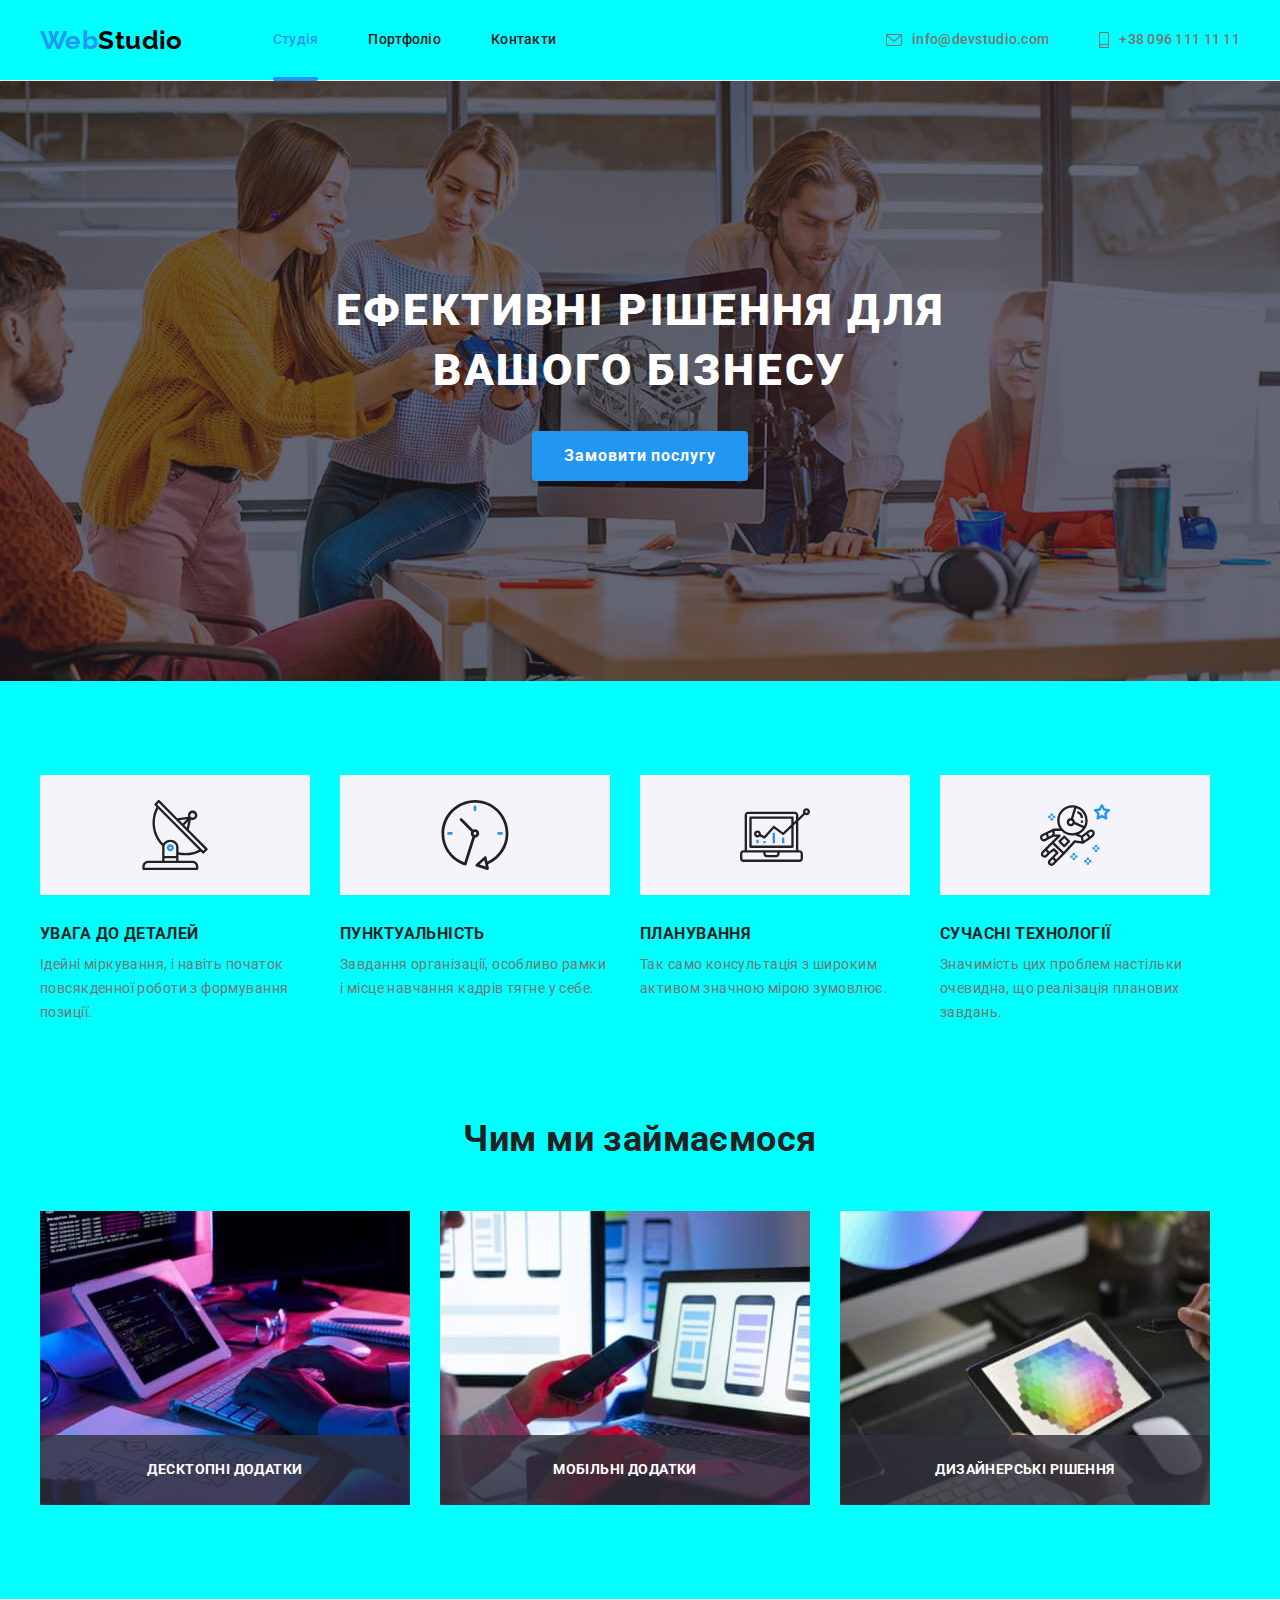
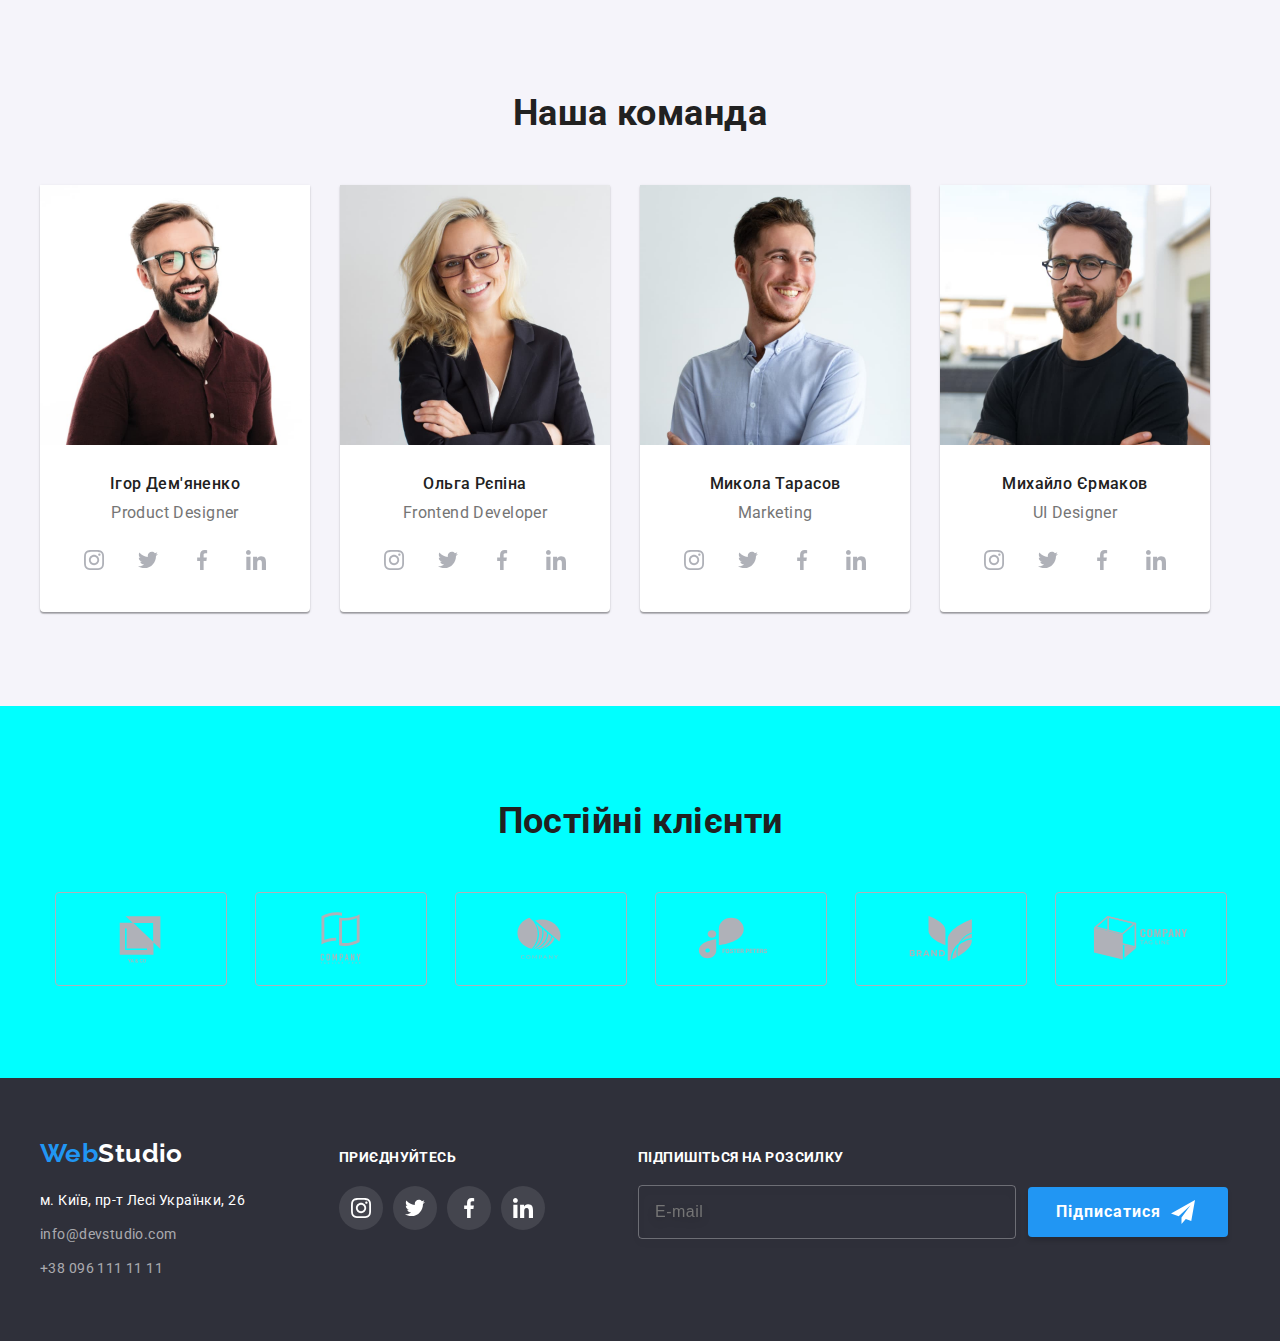
==== index.html @ 6d7bdada "min" ====
<!DOCTYPE html>
<html lang="uk">
<head>
    <meta charset="UTF-8">
    <meta http-equiv="X-UA-Compatible" content="IE=edge">
    <meta name="viewport" content="width=device-width, initial-scale=1.0">
    <title>Document</title>
    <link rel="preconnect" href="https://fonts.googleapis.com">
    <link rel="preconnect" href="https://fonts.gstatic.com" crossorigin>
    <link href="https://fonts.googleapis.com/css2?family=Raleway:wght@700&family=Roboto:wght@400;500;700;900&display=swap" rel="stylesheet">
    <link rel="stylesheet" href="https://cdnjs.cloudflare.com/ajax/libs/modern-normalize/1.1.0/modern-normalize.min.css"
        integrity="sha512-wpPYUAdjBVSE4KJnH1VR1HeZfpl1ub8YT/NKx4PuQ5NmX2tKuGu6U/JRp5y+Y8XG2tV+wKQpNHVUX03MfMFn9Q=="
        crossorigin="anonymous" referrerpolicy="no-referrer"/>
    <link rel="stylesheet" href="./css/style.css">
    <link rel="stylesheet" href="./sass/main.css">
</head>
<body>
   <header class="header-box">
    <div class="container main-nav">
    <nav class="nav">
    <a class="logo" href="./index.html">
        <span class="logo-color">Web</span>Studio
    </a>

    <ul class="site-nav list">
        <li class="item"><a href="./index.html" class="link current">Студія</a></li>
        <li class="item"><a href="./portfolio.html" class="link">Портфоліо</a></li>
        <li class="item"><a href="" class="link">Контакти</a></li>
    </ul>
    </nav>
    <ul class="contacts list">
    <li class="item"><a class="line" href="mailto:info@devstudio.com"><svg width="16" height="12" class="contact-icons">
        <use href="./images/icons.svg#icon-envelope"></use>
    </svg>info@devstudio.com</a></li>
    <li class="item"><a class="line" href="tel:+380961111111"><svg width="10" height="16" class="contact-icons">
        <use href="./images/icons.svg#icon-smartphone"></use>
    </svg>+38 096 111 11 11</a></li>
    </ul>
    </div>
   </header>

   <main>
   <section class="hero">
    <h1 class="hero-title">Ефективні рішення для вашого бізнесу</h1>
    <button data-modal-open class="button" type="button">Замовити послугу</button>
   </section>

   <section class="section feature">
    <div class="container">
    <h2 class="section-title none">Особливості</h2>
    <ul class="features list "> 
        <li class="item">
            <div class="features-bg"><svg width="70" height="70"><use href="./images/icons.svg#icon-antenna"></use></svg></div>
            <h3 class="title">УВАГА ДО ДЕТАЛЕЙ</h3>
            <p class="text">
                Ідейні міркування, і навіть початок повсякденної роботи з формування позиції.
            </p>
        </li>
        <li class="item"><div class="features-bg"><svg width="70" height="70"><use href="./images/icons.svg#icon-clock"></use></svg></div>
            <h3 class="title">ПУНКТУАЛЬНІСТЬ</h3>
            <p class="text">
                Завдання організації, особливо рамки і місце навчання кадрів тягне у себе.
            </p>
        </li>
        <li class="item">            
                    <div class="features-bg"><svg width="70" height="70"><use href="./images/icons.svg#icon-diagram"></use></svg></div>
            <h3 class="title">ПЛАНУВАННЯ</h3>
            <p class="text">
                Так само консультація з широким активом значною мірою зумовлює.
            </p>
        </li>
        <li class="item">            <div class="features-bg"><svg width="70" height="70"><use href="./images/icons.svg#icon-astronaut"></use></svg></div>
            <h3 class="title">СУЧАСНІ ТЕХНОЛОГІЇ</h3>
            <p class="text">
            Значимість цих проблем настільки очевидна, що реалізація планових завдань.
            </p>
        </li>
    </ul>
    </div>
   </section>
   <section class="section work">
    <div class="container">
    <h2 class="section-title">Чим ми займаємося</h2>
    <ul class="work-img list">
        <li class="item">
            <div class="img-box">
            <img src="./images/img1.jpg" alt="Програміст працює на комп'ютері" width="370" height="294">
            <p class="text">Десктопні додатки</p>
            </div>
        </li>
        <li class="item">
            <div class="img-box">
            <img src="./images/img2.jpg" alt="Програміст розробляє додаткі для смартфонів" width="370" height="294">
            <p class="text">Мобільні додатки</p>
            </div>
        </li>
        <li class="item">
            <div class="img-box">
            <img src="./images/img3.jpg" alt="Веб дизайнер працює з кольорами" width="370" height="294">
            <p class="text">Дизайнерські рішення</p>
            </div>
        </li>
    </ul>
    </div>
   </section>
   <section class="section command">
    <div class="container">
    <h2 class="section-title">Наша команда</h2>
    <ul class="command list">
        <li class="card">
            <img src="./images/img4.jpg" alt="Чоловік в окулярах" width="270" height="260">
            <h3 class="title">Ігор Дем'яненко</h3>
            <p class="post">
                Product Designer
            </p>
            <ul class="command-soc-links list">
                <li class="command-sl-item"><a class="command-sl-icon" href="#"><svg width="20" height="20" fill="#AFB1B8" class="command-soc-icons">
                    <use href="./images/icons.svg#icon-instagram"></use>
                </svg></a></li>
                <li class="command-sl-item"><a class="command-sl-icon"  href="#"><svg width="20" height="20" class="command-soc-icons">
                    <use href="./images/icons.svg#icon-twitter"></use>
                </svg></a></li>
                <li class="command-sl-item"><a class="command-sl-icon"  href="#"><svg width="20" height="20" class="command-soc-icons">
                    <use href="./images/icons.svg#icon-facebook"></use>
                </svg></a></li>
                <li class="command-sl-item"><a class="command-sl-icon"  href="#"><svg width="20" height="20" class="command-soc-icons">
                    <use href="./images/icons.svg#icon-linkedin"></use>
                </svg></a></li>
            </ul>
        </li>
        <li class="card">
            <img src="./images/img5.jpg" alt="Жінка в окулярах" width="270" height="260">
            <h3 class="title">Ольга Рєпіна</h3>
            <p class="post">
                Frontend Developer
            </p>
            <ul class="command-soc-links list">
                <li class="command-sl-item"><a class="command-sl-icon" href="#"><svg width="20" height="20" fill="#AFB1B8"
                            class="command-soc-icons">
                            <use href="./images/icons.svg#icon-instagram"></use>
                        </svg></a></li>
                <li class="command-sl-item"><a class="command-sl-icon" href="#"><svg width="20" height="20"
                            class="command-soc-icons">
                            <use href="./images/icons.svg#icon-twitter"></use>
                        </svg></a></li>
                <li class="command-sl-item"><a class="command-sl-icon" href="#"><svg width="20" height="20"
                            class="command-soc-icons">
                            <use href="./images/icons.svg#icon-facebook"></use>
                        </svg></a></li>
                <li class="command-sl-item"><a class="command-sl-icon" href="#"><svg width="20" height="20"
                            class="command-soc-icons">
                            <use href="./images/icons.svg#icon-linkedin"></use>
                        </svg></a></li>
            </ul>
        </li>
        <li class="card">
            <img src="./images/img6.jpg" alt="Чоловік в світлій рубашці" width="270" height="260">
            <h3 class="title">Микола Тарасов</h3>
            <p class="post">
                Marketing
            </p>
            <ul class="command-soc-links list">
                <li class="command-sl-item"><a class="command-sl-icon" href="#"><svg width="20" height="20" fill="#AFB1B8"
                            class="command-soc-icons">
                            <use href="./images/icons.svg#icon-instagram"></use>
                        </svg></a></li>
                <li class="command-sl-item"><a class="command-sl-icon" href="#"><svg width="20" height="20"
                            class="command-soc-icons">
                            <use href="./images/icons.svg#icon-twitter"></use>
                        </svg></a></li>
                <li class="command-sl-item"><a class="command-sl-icon" href="#"><svg width="20" height="20"
                            class="command-soc-icons">
                            <use href="./images/icons.svg#icon-facebook"></use>
                        </svg></a></li>
                <li class="command-sl-item"><a class="command-sl-icon" href="#"><svg width="20" height="20"
                            class="command-soc-icons">
                            <use href="./images/icons.svg#icon-linkedin"></use>
                        </svg></a></li>
            </ul>
        </li>
        <li class="card">
            <img src="./images/img7.jpg" alt="Чоловік в окулярах з бородою" width="270" height="260">
            <h3 class="title">Михайло Єрмаков</h3>
            <p class="post">
                UI Designer
            </p>
            <ul class="command-soc-links list">
                <li class="command-sl-item"><a class="command-sl-icon" href="#"><svg width="20" height="20" fill="#AFB1B8"
                            class="command-soc-icons">
                            <use href="./images/icons.svg#icon-instagram"></use>
                        </svg></a></li>
                <li class="command-sl-item"><a class="command-sl-icon" href="#"><svg width="20" height="20"
                            class="command-soc-icons">
                            <use href="./images/icons.svg#icon-twitter"></use>
                        </svg></a></li>
                <li class="command-sl-item"><a class="command-sl-icon" href="#"><svg width="20" height="20"
                            class="command-soc-icons">
                            <use href="./images/icons.svg#icon-facebook"></use>
                        </svg></a></li>
                <li class="command-sl-item"><a class="command-sl-icon" href="#"><svg width="20" height="20"
                            class="command-soc-icons">
                            <use href="./images/icons.svg#icon-linkedin"></use>
                        </svg></a></li>
            </ul>
        </li>
    </ul>
    </div>
   </section>
   <section class="section">
    <div class="container">
        <h2 class="clients-title">Постійні клієнти</h2>
        <ul class="clients list">
            <li class="clients-item"><a class="clients-link" href="#"><svg width="106" height="60" class="clients-icon"><use href="./images/icons.svg#icon-Logo-1"></use></svg></a></li>
            <li class="clients-item"><a class="clients-link" href="#"><svg width="106" height="60" class="clients-icon"><use href="./images/icons.svg#icon-Logo-2"></use></svg></a></li>
            <li class="clients-item"><a class="clients-link" href="#"><svg width="106" height="60" class="clients-icon"><use href="./images/icons.svg#icon-Logo-3"></use></svg></a></li>
            <li class="clients-item"><a class="clients-link" href="#"><svg width="106" height="60" class="clients-icon"><use href="./images/icons.svg#icon-Logo-4"></use></svg></a></li>
            <li class="clients-item"><a class="clients-link" href="#"><svg width="106" height="60" class="clients-icon"><use href="./images/icons.svg#icon-Logo-5"></use></svg></a></li>
            <li class="clients-item"><a class="clients-link" href="#"><svg width="106" height="60" class="clients-icon"><use href="./images/icons.svg#icon-Logo-6"></use></svg></a></li>
        </ul>
    </div>
   </section>
</main>
   <footer class="footer-section">
    <div class="container footer">
        <div>
    <a class="logo" href="./index.html">
        <span class="logo-color">Web</span><span class="logo-color-two">Studio</span>
    </a>
    <address>
        <ul class="address list">
        <li class="item"><a class="place" href="https://goo.gl/maps/ezj5u4Qgm3ewog677" target="_blank" rel="noopener noreferrer nofollow">м. Київ, пр-т Лесі Українки, 26</a></li>
        <li class="item"><a class="line" href="mailto:info@devstudio.com">info@devstudio.com</a></li>
        <li class="item"><a class="line" href="tel:+380961111111">+38 096 111 11 11</a></li>
        </ul>
    </address>
    </div>
    <div class="footer-sl">
    <p class="sl-text">приєднуйтесь</p>
            <ul class="social-links-list list">
                <li class="s-links"><a class="studio-soc-link" href="#">
                    <svg width="20" height="20" class="studio-soc-icons">
                        <use href="./images/icons.svg#icon-instagram"></use>
                    </svg>
                </a></li>
                <li class="s-links"><a class="studio-soc-link"  href="#"><svg width="20" height="20" class="studio-soc-icons">
                    <use href="./images/icons.svg#icon-twitter"></use>
                </svg></a></li>
                <li class="s-links"><a class="studio-soc-link"  href="#"><svg width="20" height="20" class="studio-soc-icons">
                    <use href="./images/icons.svg#icon-facebook"></use>
                </svg></a></li>
                <li class="s-links"><a class="studio-soc-link"  href="#"><svg width="20" height="20" class="studio-soc-icons">
                    <use href="./images/icons.svg#icon-linkedin"></use>
                </svg></a></li>
            </ul>
            </div>
            <form class="footer-form">
                <p class="f-form-text">Підпишіться на розсилку</p>
                <div class="f-form-email">
                <input class="f-form-input" type="email" name="email" id="email" placeholder="E-mail">
                <button class="f-form-btn" type="submit">Підписатися<svg class="f-form-icon" width="24" height="24">
                    <use href="./images/icons.svg#icon-send"></use>
                </svg></button>
                
                </div>
            </form>
            </div>
   </footer>
   <div class="backdrop is-hidden" data-modal>
    <div class="modal">
        <button data-modal-close class="modal-btn">
            <svg class="modal-icon" width="11" height="11">
                <use href="./images/icons.svg#icon-close"></use>
            </svg>
        </button>
        <form class="form">
            <p class="form-text">Залиште свої дані, ми вам передзвонимо</p>
            <div class="form-field"><label for="name" class="form-label">Імʼя</label>
                <div class="input-container">
            <input class="form-input" type="text" name="name" id="name"><svg class="form-icon" width="18" height="18"><use href="./images/icons.svg#icon-person-form"></use></svg></div></div>
            <div class="form-field"><label for="tel" class="form-label">Телефон</label>
            <div class="input-container"><input class="form-input" type="tel" name="tel" id="tel"><svg class="form-icon" width="18" height="18">
                <use href="./images/icons.svg#icon-phone-form"></use>
            </svg></div></div>
            <div class="form-field"><label for="mail" class="form-label">Пошта</label>
            <div class="input-container"><input  class="form-input" type="email" name="mail" id="mail"><svg class="form-icon" width="18" height="18">
                <use href="./images/icons.svg#icon-email-form"></use>
            </svg></div></div>
            <div class="form-field"><label for="comment" class="form-label">Коментар</label>
            <textarea class="comment" name="comment" id="comment" rows="" placeholder="Введіть текст"></textarea></div>

            <div class="modal-checkbox">
                    <input class="checkbox" type="checkbox" name="policy" id="policy">
                    <label class="checkbox-lable" for="policy">
                    <span class="checkbox-icon"><svg class="" width="11" height="8"><use href="./images/icons.svg#icon-check"></use></svg></span>Погоджуюся з розсилкою та приймаю&#160;<a href="#" target="_blank" class="policy-link">Умови
                        договору</a></label>
            </div>

            <button class="form-btn" type="submit">Відправити</button>
        </form>
    </div>
   </div>
<script src="./js/modal.js"></script>
</body>
</html>
---- css/style.css ----
/* Колір основного тексту: color: #212121; */
/* Другий колір тексту: color: #757575; */
/* Білий: color: #FFFFFF; */
/* Другий білий: color: rgba(255, 255, 255, 0.6); */
/* Акцент: background: #2196F3; */
/* Колір фона: background: #F5F5F5; */
/* Другий колір фона background: #F5F4FA; */
/* Колір шапки: background: #FFFFFF; */

:root {
  --primary-text-color: #757575;
  --title-text-color: #212121;
  --accent-color: #2196f3;
  --white-color: #ffffff;
  --bg-color: #f5f5f5;
  --color-filter-button: #f5f4fa;
  --black: #000000;
  --button-focus: #188ce8;
  --hero-color: #2f303a;
  --color-address: rgba(255, 255, 255, 0.6);
  --border-color: #eeeeee;
  --icon-color: #afb1b8;
}

body {
  margin: 0;
  background-color: var(--white-color);
  color: var(--primary-text-color);
  font-family: Roboto, sans-serif;
  letter-spacing: 0.03em;
  font-size: 14px;
  line-height: 1.71;
}

/*Utilities */

img {
  display: block;
}

.container {
  margin-left: auto;
  margin-right: auto;
  padding-left: 15px;
  padding-right: 15px;
  width: 1200px;
}

.list {
  padding: 0;
  margin: 0;
  list-style: none;
}

/* Logo */

.logo {
  display: inherit;

  color: var(--black);
  font-family: Raleway, sans-serif;
  font-weight: 700;
  font-size: 26px;
  line-height: 1.19;
  text-decoration: none;
}

.logo-color {
  color: var(--accent-color);
}

/* Main nav */

.nav {
  display: flex;
  align-items: center;
}

.main-nav {
  display: flex;
  align-items: center;
  height: 80px;
}

.header-box {
  border-bottom: 1px solid var(--border-color);
}

/* Site nav */

.site-nav {
  display: flex;
  margin-left: 90px;
}

.site-nav .item + .item {
  margin-left: 50px;
}

.site-nav .link {
  display: block;
  padding-top: 33px;
  padding-bottom: 33px;

  color: var(--title-text-color);
  font-weight: 500;
  line-height: 1.14;
  letter-spacing: 0.02em;
  text-decoration: none;

  transition: color 250ms cubic-bezier(0.4, 0, 0.2, 1);
}

.site-nav .link:hover,
.site-nav .link:focus {
  color: var(--accent-color);
}
.site-nav .link.current {
  color: var(--accent-color);
}

.site-nav .item {
  position: relative;
}

.site-nav .current::after {
  position: absolute;
  bottom: 0;
  content: '';
  display: block;
  width: 100%;
  height: 4px;
  background-color: var(--accent-color);
  border-radius: 2px;
}
/* Contacts */

.contacts {
  display: flex;
  margin-left: auto;

  color: var(--primary-text-color);

  letter-spacing: 0.02em;
  font-style: normal;
  font-weight: 500;
  line-height: 1.14;
}

.contacts .item + .item {
  margin-left: 50px;
}

.contacts .line {
  display: flex;
  align-items: center;
  color: var(--primary-text-color);
  text-decoration: none;

  transition: color 250ms cubic-bezier(0.4, 0, 0.2, 1);
}

.contacts .line:hover,
.contacts .line:focus {
  color: var(--accent-color);
}

.contact-icons {
  fill: currentColor;
}

.contact-icons {
  margin-right: 10px;
}

/* Hero */

.hero {
  padding-bottom: 200px;
  padding-top: 200px;
  background-color: var(--hero-color);
  text-align: center;
  background-repeat: no-repeat;
  max-width: 1600px;
  background-position: center;
  margin-left: auto;
  margin-right: auto;
  background-size: cover;
  background-image: linear-gradient(to right, rgba(47, 48, 58, 0.4), rgba(47, 48, 58, 0.4)),
    url('../images/bg.jpg');
}

.hero-title {
  color: var(--white-color);

  margin-top: 0;
  margin-bottom: 30px;

  width: 696px;
  margin-left: auto;
  margin-right: auto;
  font-weight: 900;
  font-size: 44px;
  line-height: 1.36;
  text-align: center;

  letter-spacing: 0.06em;
  text-transform: uppercase;
}

button {
  font-family: inherit;
}

/* Button */

.button {
  color: var(--white-color);
  background-color: var(--accent-color);
  box-shadow: 0px 4px 4px rgba(0, 0, 0, 0.15);

  font-weight: 700;
  font-size: 16px;
  line-height: 1.88;
  letter-spacing: 0.06em;
  text-align: center;

  padding: 10px 32px;
  border-radius: 4px;
  min-width: 216px;
  border: none;
  cursor: pointer;

  transition: background-color 250ms cubic-bezier(0.4, 0, 0.2, 1);
}

.button:hover,
.button:focus {
  background-color: var(--button-focus);
}

/* Section */

.section {
  padding-top: 94px;
  padding-bottom: 94px;
}

.section-title {
  margin-top: 0;
  margin-bottom: 50px;

  color: var(--title-text-color);

  font-weight: 700;
  font-size: 36px;
  line-height: 1.16;
  text-align: center;
}

.none {
  position: absolute;
  width: 1px;
  height: 1px;
  margin: -1px;
  border: 0;
  padding: 0;

  white-space: nowrap;
  clip-path: inset(100%);
  clip: rect(0 0 0 0);
  overflow: hidden;
}

/* Features */

.features-bg {
  background-color: var(--color-filter-button);
  width: 270px;
  height: 120px;
  margin-bottom: 30px;
  display: flex;
  justify-content: center;
  align-items: center;
}

.features {
  display: flex;
  flex-wrap: wrap;
}

.features .item {
  width: 270px;
}

.features .item + .item {
  margin-left: 30px;
}

.features .title {
  margin-top: 0;
  margin-bottom: 10px;
  color: var(--title-text-color);

  font-weight: 700;
  line-height: 1.14;
  text-transform: uppercase;
}

.features .text {
  margin-top: 0;
  margin-bottom: 0;
  line-height: 1.71;
}

/* Work */

.section.work {
  padding-top: 0;
}

.work-img {
  display: flex;
}

.work-img .item + .item {
  margin-left: 30px;
}
.img-box {
  position: relative;
}

.work-img .text {
  position: absolute;
  bottom: 0;
  width: 100%;
  margin: 0;
  padding-top: 27px;
  padding-bottom: 27px;
  font-weight: 700;
  font-size: 14px;
  line-height: 1.14;
  text-align: center;
  color: var(--white-color);
  text-transform: uppercase;
  background-color: rgba(47, 48, 58, 0.8);
}

/* Command */

.command .list {
  display: flex;
}

.command img {
  margin-bottom: 30px;
}

.section.command {
  margin-bottom: 0;
  background-color: var(--color-filter-button);
}

.command .title {
  margin-top: 0;
  margin-bottom: 10px;
  color: var(--title-text-color);
  font-weight: 500;
  font-size: 16px;
  line-height: 1.18;
  text-align: center;
}

.command .post {
  margin-top: 0;
  margin-bottom: 16px;
  font-size: 16px;
  line-height: 1.18;
  text-align: center;
}

.card {
  background-color: var(--white-color);
  width: 270px;
  box-shadow: 0px 1px 3px rgba(0, 0, 0, 0.12), 0px 1px 1px rgba(0, 0, 0, 0.14),
    0px 2px 1px rgba(0, 0, 0, 0.2);
  border-radius: 0px 0px 4px 4px;
}

.card + .card {
  margin-left: 30px;
}

.command-soc-links {
  display: flex;
  align-items: center;
  justify-content: center;
  margin-bottom: 30px;
}

.command-sl-item {
  width: 44px;
  height: 44px;
}

.command-sl-item:not(:last-child) {
  margin-right: 10px;
}

.command-sl-icon {
  color: var(--icon-color);
  display: flex;
  justify-content: center;
  align-items: center;
  width: 100%;
  height: 100%;
  border-radius: 50%;
  transition: background-color 250ms cubic-bezier(0.4, 0, 0.2, 1),
    color 250ms cubic-bezier(0.4, 0, 0.2, 1);
}

.command-sl-icon:hover,
.command-sl-icon:focus {
  background-color: var(--accent-color);
  color: var(--white-color);
}

.command-soc-icons {
  fill: currentColor;
}

/* Clients */

.clients-title {
  color: var(--title-text-color);
  font-weight: 700;
  font-size: 36px;
  line-height: 42px;
  text-align: center;
  margin-top: 0;
  margin-bottom: 50px;
}

.clients-item {
  width: 170px;
  height: 92px;
}

.clients-item:not(:last-child) {
  margin-right: 30px;
}

.clients-link {
  color: var(--icon-color);
  border: 1px solid var(--icon-color);
  border-radius: 4px;
  display: flex;
  justify-content: center;
  align-items: center;
  width: 100%;
  height: 100%;

  transition: border-color 250ms cubic-bezier(0.4, 0, 0.2, 1),
    color 250ms cubic-bezier(0.4, 0, 0.2, 1);
}

.clients-link:hover,
.clients-link:focus {
  color: var(--accent-color);
  border-color: var(--accent-color);
}

.clients {
  display: flex;
  align-items: center;
  justify-content: center;
}

.clients-icon {
  fill: currentColor;
}

/* Footer */

.footer-section .logo {
  margin-bottom: 20px;
}

.address .item + .item {
  margin-top: 10px;
}

.logo-color-two {
  color: var(--white-color);
}

.footer-section {
  padding-top: 60px;
  padding-bottom: 60px;
  background-color: var(--hero-color);
}

.container.footer {
  display: flex;
  align-items: baseline;
}

.address .place {
  color: var(--white-color);

  line-height: 1.71;
  font-style: normal;
  text-decoration: none;
  transition: color 250ms cubic-bezier(0.4, 0, 0.2, 1);
}

.address .line {
  color: var(--color-address);

  line-height: 1.71;
  text-decoration: none;
  font-style: normal;
  transition: color 250ms cubic-bezier(0.4, 0, 0.2, 1);
}

.address .place:hover,
.address .place:focus,
.address .line:hover,
.address .line:focus {
  color: var(--accent-color);
}

.footer-sl {
  margin-left: 94px;
}

.sl-text {
  font-weight: 700;
  line-height: 1.14;
  text-transform: uppercase;
  color: var(--white-color);
  margin-bottom: 20px;
  margin-top: 0;
}

.social-links-list {
  display: flex;
  align-items: center;
}

.s-links {
  width: 44px;
  height: 44px;
}

.s-links:not(:last-child) {
  margin-right: 10px;
}

.studio-soc-link {
  fill: var(--white-color);
  display: flex;
  justify-content: center;
  align-items: center;
  width: 100%;
  height: 100%;
  background-color: rgba(255, 255, 255, 0.1);
  border-radius: 50%;

  transition: background-color 250ms cubic-bezier(0.4, 0, 0.2, 1);
}

.studio-soc-link:hover,
.studio-soc-link:focus {
  background-color: var(--accent-color);
}

/* Footer form */

.footer-form {
  margin-left: 93px;
}

.f-form-email {
  display: flex;
  align-items: center;
  margin-top: 20px;
}

.f-form-text {
  margin: 0;
  font-weight: 700;
  font-size: 14px;
  line-height: 16px;
  letter-spacing: 0.03em;
  text-transform: uppercase;
  color: var(--white-color);
}

.f-form-input {
  margin-right: 12px;
  width: 358px;
  background-color: transparent;
  height: 50px;
  padding-left: 16px;
  border: 1px solid rgba(255, 255, 255, 0.3);
  filter: drop-shadow(0px 4px 4px rgba(0, 0, 0, 0.15));
  border-radius: 4px;
  font-size: 16px;
  line-height: 1.25;
  letter-spacing: 0.03em;

  color: rgba(255, 255, 255, 0.6);
  transition: border 250ms cubic-bezier(0.4, 0, 0.2, 1);
}

.f-form-input:hover,
.f-form-input:focus {
  border: 1px solid var(--accent-color);
  outline: transparent;
}

.f-form-btn {
  min-width: 200px;
  background: #2196f3;
  box-shadow: 0px 4px 4px rgba(0, 0, 0, 0.15);
  border-radius: 4px;
  border: none;
  padding: 10px 28px;
  height: 50px;

  font-weight: 700;
  font-size: 16px;
  line-height: 1.88;
  letter-spacing: 0.06em;
  color: var(--white-color);
  cursor: pointer;

  display: flex;
  align-items: center;
  transition: background-color 250ms cubic-bezier(0.4, 0, 0.2, 1);
}

.f-form-btn:hover,
.f-form-btn:focus {
  background-color: var(--button-focus);
}

.f-form-icon {
  margin-left: 10px;
}

/* Portfolio-section */

/* Filter */

.filter {
  display: flex;
  justify-content: center;
  margin-bottom: 50px;
}

.filter .item + .item {
  margin-left: 8px;
}

.filter-button {
  background-color: var(--color-filter-button);

  font-weight: 500;
  font-size: 16px;
  line-height: 1.62;
  border: none;
  border-radius: 4px;
  padding: 6px 22px;

  cursor: pointer;

  transition: background-color 250ms cubic-bezier(0.4, 0, 0.2, 1),
    color 250ms cubic-bezier(0.4, 0, 0.2, 1), box-shadow 250ms cubic-bezier(0.4, 0, 0.2, 1);
}

.filter-button:hover,
.filter-button:focus {
  color: var(--white-color);
  background-color: var(--accent-color);
  box-shadow: 0px 3px 1px rgba(0, 0, 0, 0.1), 0px 1px 2px rgba(0, 0, 0, 0.08),
    0px 2px 2px rgba(0, 0, 0, 0.12);
}

/* Portfolio */

a {
  text-decoration: none;
}

.portfolio .title {
  margin-bottom: 4px;
  margin-top: 0;
  color: var(--title-text-color);

  font-weight: 700;
  font-size: 18px;
  line-height: 2;
  letter-spacing: 0.06em;
}

.portfolio .type {
  color: var(--primary-text-color);
  margin-top: 0;
  margin-bottom: 20px;

  font-size: 16px;
  line-height: 1.88;
}

.portfolio {
  display: flex;
  flex-wrap: wrap;
}

.portfolio-card {
  flex-basis: calc((100% - 60px) / 3);
  margin-right: 30px;
  margin-bottom: 30px;
}

.portfolio-link {
  display: block;

  transition: box-shadow 250ms cubic-bezier(0.4, 0, 0.2, 1);
}

.portfolio-thumb {
  position: relative;
  overflow: hidden;
}

.portfolio-link:hover .portfolio-hover-text,
.portfolio-link:focus .portfolio-hover-text {
  transform: translateY(0);
}

.portfolio-hover-text {
  font-size: 18px;
  line-height: 28px;
  color: var(--white-color);
  background-color: rgba(33, 150, 243, 0.9);
  position: absolute;
  top: 0;
  left: 0;
  width: 100%;
  height: 100%;
  padding: 63px 24px;
  margin: 0;
  transform: translateY(100%);
  transition: transform 250ms cubic-bezier(0.4, 0, 0.2, 1);
}

.portfolio-link:hover,
.portfolio-link:focus {
  box-shadow: 0px 1px 1px rgba(0, 0, 0, 0.12), 0px 4px 4px rgba(0, 0, 0, 0.06),
    1px 4px 6px rgba(0, 0, 0, 0.16);
}

.portfolio-card:nth-child(3n) {
  margin-right: 0;
}

.portfolio-card:nth-last-child(-n + 3) {
  margin-bottom: 0;
}

.portfolio-text {
  border: 1px solid var(--border-color);
  border-top: none;
  padding-left: 24px;
  padding-right: 24px;
  padding-top: 20px;
}

/* Modal */

.backdrop {
  position: fixed;
  top: 0;
  left: 0;
  width: 100%;
  height: 100%;
  background-color: rgba(0, 0, 0, 0.2);

  opacity: 1;
  transition: opacity 250ms cubic-bezier(0.4, 0, 0.2, 1);
}

.backdrop.is-hidden {
  opacity: 0;
  pointer-events: none;
  visibility: hidden;
}

.backdrop.is-hidden .modal {
  transform: translate(-50%, -50%) scale(0.9);
}

.modal {
  padding: 40px;
  min-height: 581px;
  min-width: 528px;

  border-radius: 4px;
  background-color: #fff;

  position: absolute;
  top: 50%;
  left: 50%;
  transform: translate(-50%, -50%) scale(1);
  transition: transform 250ms cubic-bezier(0.4, 0, 0.2, 1);
}

.modal-btn {
  position: absolute;
  right: 8px;
  top: 8px;
  width: 30px;
  height: 30px;
  background: var(--white-color);
  border: 1px solid rgba(0, 0, 0, 0.1);
  border-radius: 50%;
  display: flex;
  justify-content: center;
  align-items: center;
  cursor: pointer;
}

.modal-icon {
  transition: fill 250ms cubic-bezier(0.4, 0, 0.2, 1);
}

.modal-btn:hover,
.modal-btn:focus {
  fill: var(--accent-color);
}

/* Form */

textarea {
  resize: none;
}

.form {
  width: 448px;
}

.form-text {
  margin-top: 0;
  margin-bottom: 0;
  color: var(--title-text-color);
  font-weight: 700;
  font-size: 20px;
  line-height: 23px;
  text-align: center;
  letter-spacing: 0.03em;
}

.form-field {
  display: flex;
  flex-direction: column;
  font-size: 12px;
  line-height: 1.16;
  letter-spacing: 0.01em;
}

.form-field:not(:first-child) {
  margin-top: 10px;
}

.form-input {
  width: 100%;
  padding-top: 11px;
  padding-bottom: 11px;
  padding-left: 42px;
  border: 1px solid rgba(33, 33, 33, 0.2);
  border-radius: 4px;
  cursor: pointer;
  transition: border 250ms cubic-bezier(0.4, 0, 0.2, 1);
}

.form-label {
  margin-bottom: 4px;
}

.modal-checkbox {
  margin-right: auto;
  margin-left: auto;
  margin-top: 20px;
}

.checkbox {
  position: absolute;
  width: 1px;
  height: 1px;
  margin: -1px;
  border: 0;
  padding: 0;

  white-space: nowrap;
  clip-path: inset(100%);
  clip: rect(0 0 0 0);
  overflow: hidden;
}

.checkbox-icon {
  width: 16px;
  height: 16px;
  border: 2px solid var(--title-text-color);
  border-radius: 2px;
  margin-right: 8px;
  display: flex;
  justify-content: center;
  align-items: center;
  cursor: pointer;
}

.checkbox-icon svg {
  fill: transparent;
}

.checkbox:checked + label > span {
  border: none;
  background-color: var(--accent-color);
}

.checkbox:checked + label > span svg {
  fill: var(--white-color);
}

label.checkbox-lable {
  display: flex;
  align-items: center;
  justify-content: center;
}

.comment {
  width: 100%;
  padding: 12px 16px;
  border: 1px solid rgba(33, 33, 33, 0.2);
  border-radius: 4px;
  height: 120px;
  transition: border 250ms cubic-bezier(0.4, 0, 0.2, 1);
}

.policy-link {
  text-decoration-line: underline;
  color: var(--accent-color);
  cursor: pointer;
}

.form-btn {
  color: var(--white-color);
  font-weight: 700;
  font-size: 16px;
  line-height: 1.88;
  display: flex;
  align-items: center;
  text-align: center;
  letter-spacing: 0.06em;

  background: var(--accent-color);
  box-shadow: 0px 4px 4px rgba(0, 0, 0, 0.15);
  border-radius: 4px;
  border: none;

  min-width: 200px;
  padding: 10px 52px;
  cursor: pointer;
  margin-left: auto;
  margin-right: auto;
  margin-top: 30px;
  transition: background-color 250ms cubic-bezier(0.4, 0, 0.2, 1);
}

.form-btn:hover,
.form-btn:focus {
  background-color: var(--button-focus);
}

.input-container {
  position: relative;
}

.form-icon {
  position: absolute;
  left: 12px;
  top: 50%;
  transform: translateY(-50%);
  cursor: pointer;
  transition: fill 250ms cubic-bezier(0.4, 0, 0.2, 1);
}

.form-input:focus ~ .form-icon,
.form-input:hover ~ .form-icon {
  fill: var(--accent-color);
}

.form-input:focus,
.comment:focus,
.form-input:hover,
.comment:hover {
  border: 1px solid var(--accent-color);
  outline: transparent;
}
---- sass/main.css ----
body {
  background-color: aqua;
}
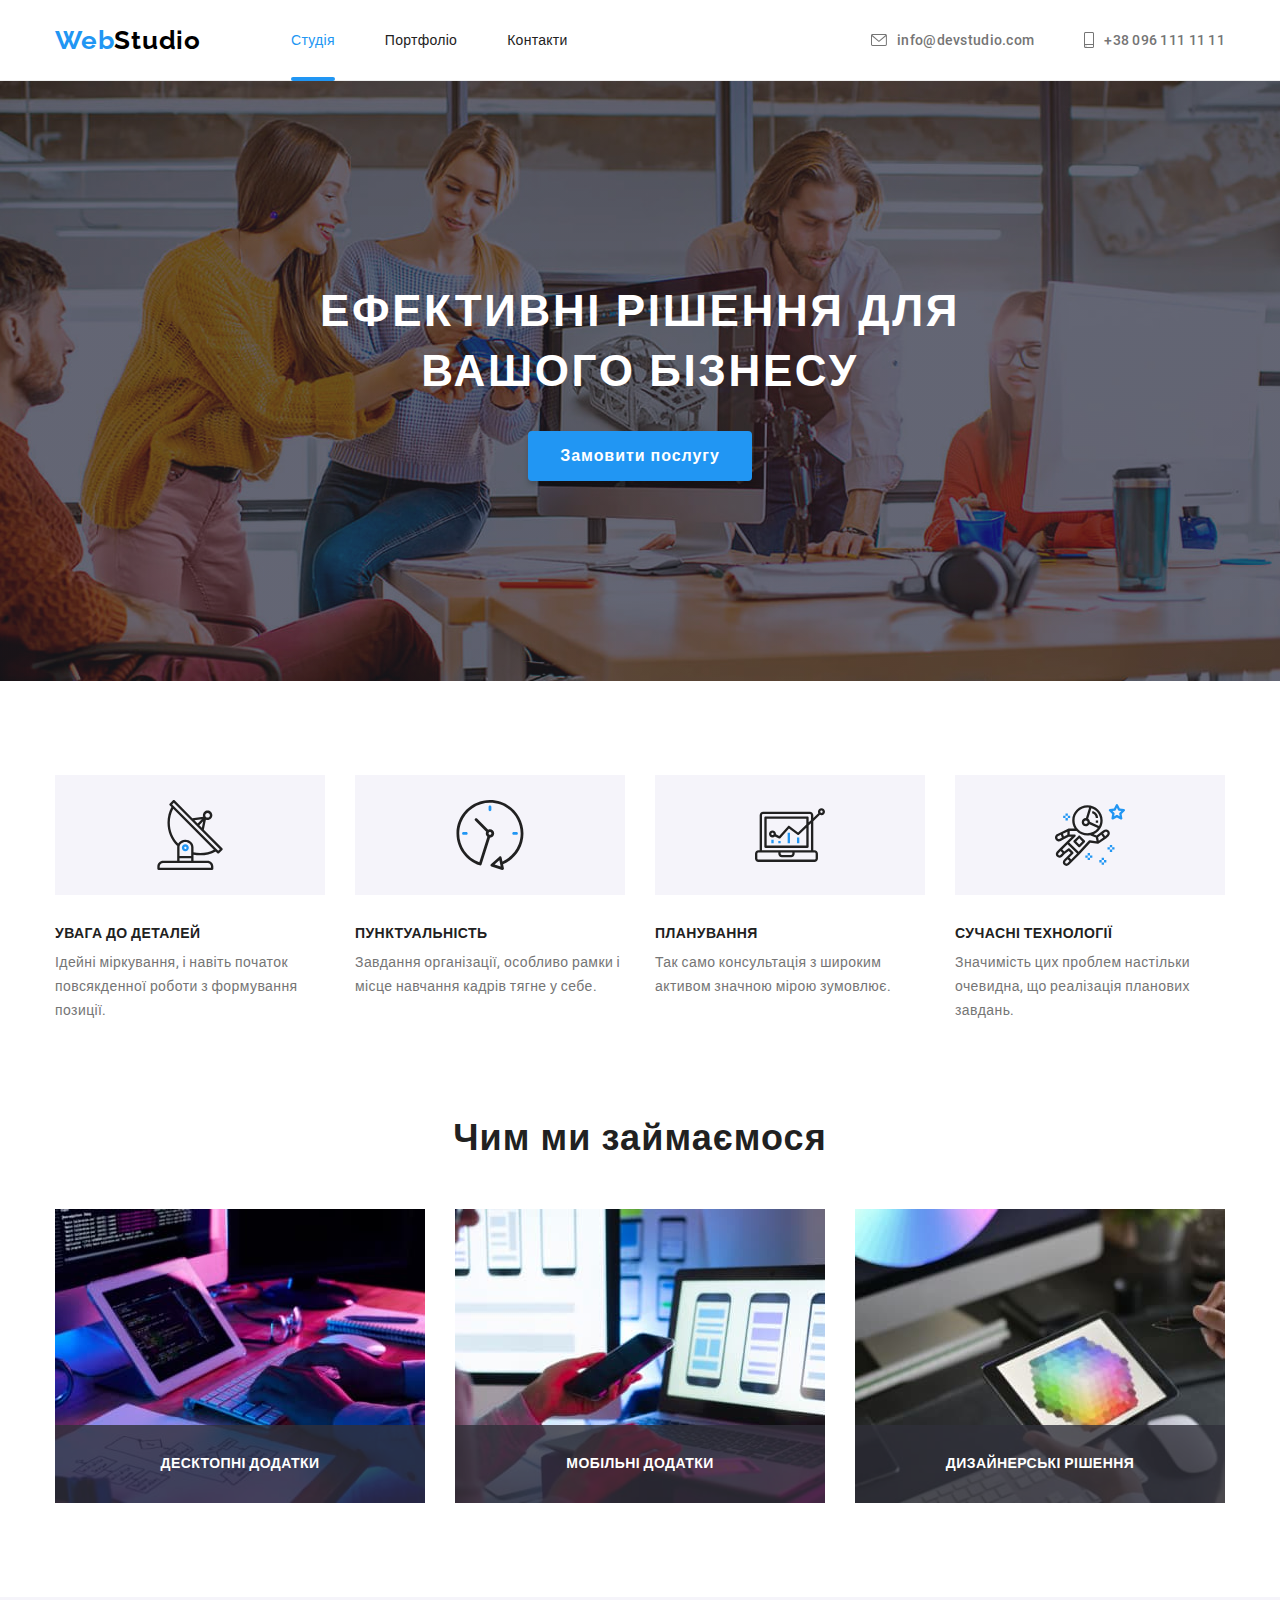
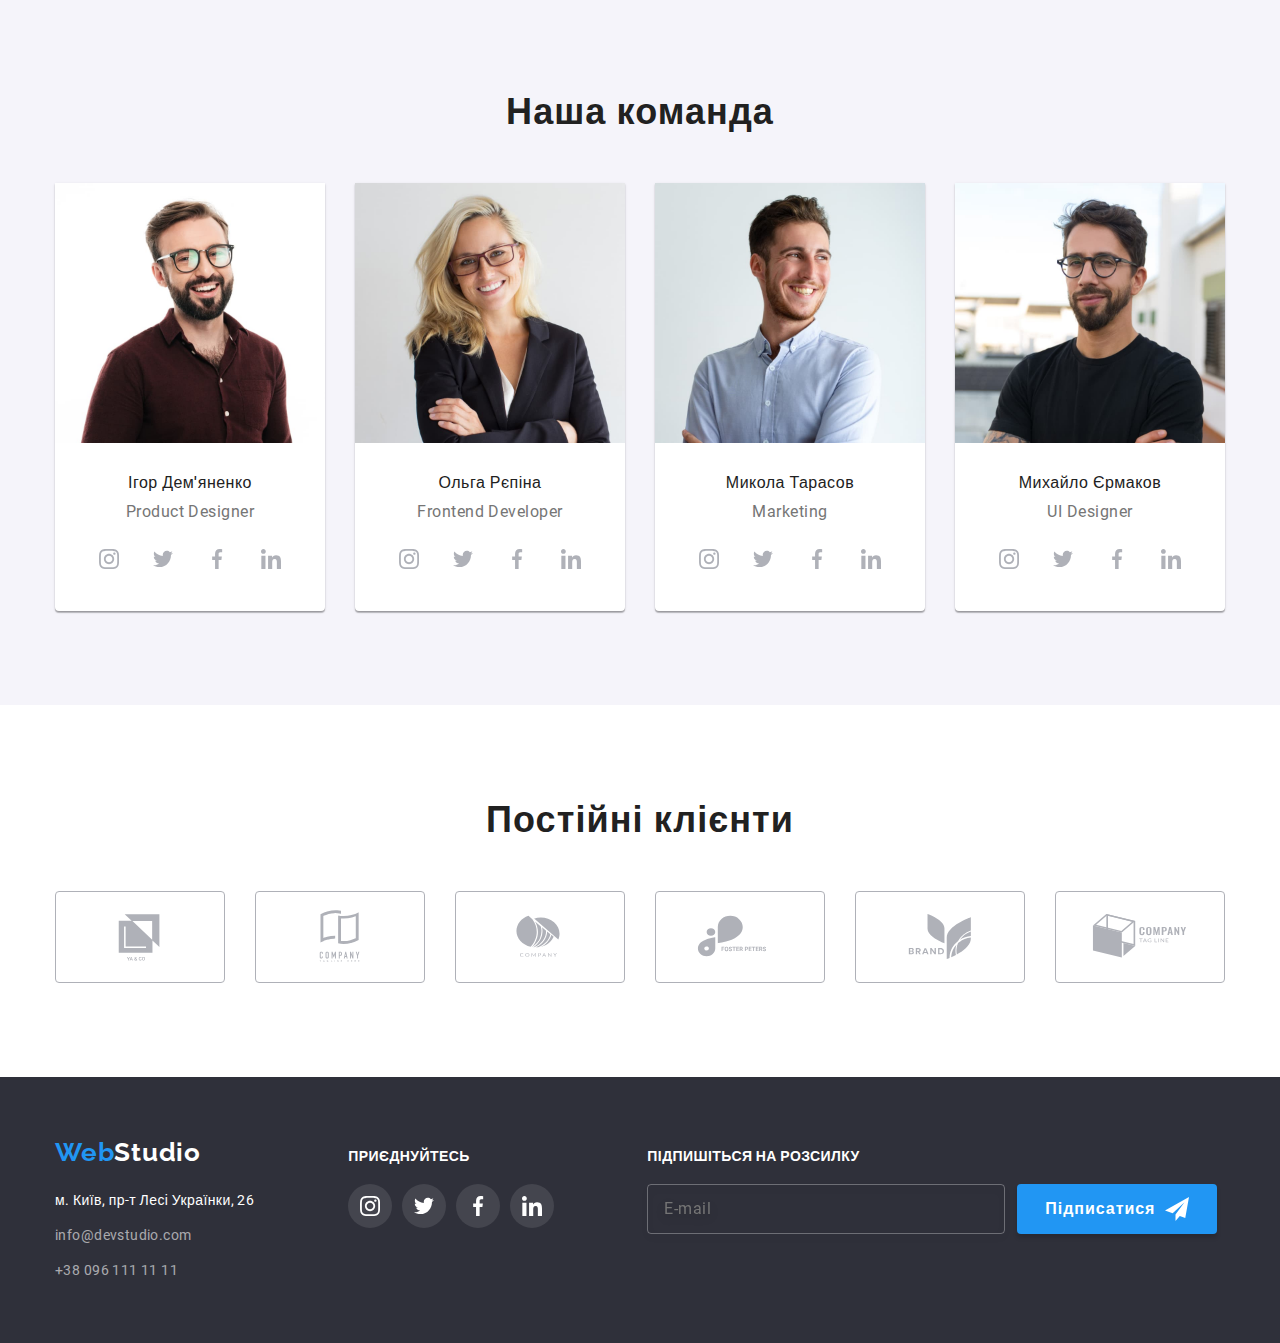
==== commit 2b1a570f: "scss" ====
--- a/index.html
+++ b/index.html
@@ -8,31 +8,28 @@
     <link rel="preconnect" href="https://fonts.googleapis.com">
     <link rel="preconnect" href="https://fonts.gstatic.com" crossorigin>
     <link href="https://fonts.googleapis.com/css2?family=Raleway:wght@700&family=Roboto:wght@400;500;700;900&display=swap" rel="stylesheet">
-    <link rel="stylesheet" href="https://cdnjs.cloudflare.com/ajax/libs/modern-normalize/1.1.0/modern-normalize.min.css"
-        integrity="sha512-wpPYUAdjBVSE4KJnH1VR1HeZfpl1ub8YT/NKx4PuQ5NmX2tKuGu6U/JRp5y+Y8XG2tV+wKQpNHVUX03MfMFn9Q=="
-        crossorigin="anonymous" referrerpolicy="no-referrer"/>
-    <link rel="stylesheet" href="./css/style.css">
-    <link rel="stylesheet" href="./sass/main.css">
+    <!-- <link rel="stylesheet" href="./css/style.css"> -->
+    <link rel="stylesheet" href="./css/main.min.css">
 </head>
 <body>
-   <header class="header-box">
-    <div class="container main-nav">
+   <header class="header">
+    <div class="header__nav container">
     <nav class="nav">
     <a class="logo" href="./index.html">
-        <span class="logo-color">Web</span>Studio
+        <span class="logo__color">Web</span>Studio
     </a>
 
-    <ul class="site-nav list">
-        <li class="item"><a href="./index.html" class="link current">Студія</a></li>
-        <li class="item"><a href="./portfolio.html" class="link">Портфоліо</a></li>
-        <li class="item"><a href="" class="link">Контакти</a></li>
+    <ul class="navigation list">
+        <li class="navigation__item"><a href="./index.html" class="navigation__link current">Студія</a></li>
+        <li class="navigation__item"><a href="./portfolio.html" class="navigation__link">Портфоліо</a></li>
+        <li class="navigation__item"><a href="" class="navigation__link">Контакти</a></li>
     </ul>
     </nav>
     <ul class="contacts list">
-    <li class="item"><a class="line" href="mailto:info@devstudio.com"><svg width="16" height="12" class="contact-icons">
+    <li class="contacts__item"><a class="contacts__link" href="mailto:info@devstudio.com"><svg width="16" height="12" class="contacts__icon">
         <use href="./images/icons.svg#icon-envelope"></use>
     </svg>info@devstudio.com</a></li>
-    <li class="item"><a class="line" href="tel:+380961111111"><svg width="10" height="16" class="contact-icons">
+    <li class="contacts__item"><a class="contacts__link" href="tel:+380961111111"><svg width="10" height="16" class="contacts__icon">
         <use href="./images/icons.svg#icon-smartphone"></use>
     </svg>+38 096 111 11 11</a></li>
     </ul>
@@ -41,166 +38,138 @@
 
    <main>
    <section class="hero">
-    <h1 class="hero-title">Ефективні рішення для вашого бізнесу</h1>
+    <h1 class="hero__title">Ефективні рішення для вашого бізнесу</h1>
     <button data-modal-open class="button" type="button">Замовити послугу</button>
    </section>
 
-   <section class="section feature">
-    <div class="container">
-    <h2 class="section-title none">Особливості</h2>
-    <ul class="features list "> 
-        <li class="item">
-            <div class="features-bg"><svg width="70" height="70"><use href="./images/icons.svg#icon-antenna"></use></svg></div>
-            <h3 class="title">УВАГА ДО ДЕТАЛЕЙ</h3>
-            <p class="text">
+   <section class="feature section">
+    <div class="container">
+    <h2 class="none">Особливості</h2>
+    <ul class="feature-list list "> 
+        <li class="feature-list__item">
+            <div class="feature-list__box"><svg width="70" height="70"><use href="./images/icons.svg#icon-antenna"></use></svg></div>
+            <h3 class="feature-list__title">УВАГА ДО ДЕТАЛЕЙ</h3>
+            <p class="feature-list__text">
                 Ідейні міркування, і навіть початок повсякденної роботи з формування позиції.
             </p>
         </li>
-        <li class="item"><div class="features-bg"><svg width="70" height="70"><use href="./images/icons.svg#icon-clock"></use></svg></div>
-            <h3 class="title">ПУНКТУАЛЬНІСТЬ</h3>
-            <p class="text">
+        <li class="feature-list__item"><div class="feature-list__box"><svg width="70" height="70"><use href="./images/icons.svg#icon-clock"></use></svg></div>
+            <h3 class="feature-list__title">ПУНКТУАЛЬНІСТЬ</h3>
+            <p class="feature-list__text">
                 Завдання організації, особливо рамки і місце навчання кадрів тягне у себе.
             </p>
         </li>
-        <li class="item">            
-                    <div class="features-bg"><svg width="70" height="70"><use href="./images/icons.svg#icon-diagram"></use></svg></div>
-            <h3 class="title">ПЛАНУВАННЯ</h3>
-            <p class="text">
+        <li class="feature-list__item">            
+                    <div class="feature-list__box"><svg width="70" height="70"><use href="./images/icons.svg#icon-diagram"></use></svg></div>
+            <h3 class="feature-list__title">ПЛАНУВАННЯ</h3>
+            <p class="feature-list__text">
                 Так само консультація з широким активом значною мірою зумовлює.
             </p>
         </li>
-        <li class="item">            <div class="features-bg"><svg width="70" height="70"><use href="./images/icons.svg#icon-astronaut"></use></svg></div>
-            <h3 class="title">СУЧАСНІ ТЕХНОЛОГІЇ</h3>
-            <p class="text">
+        <li class="feature-list__item">            <div class="feature-list__box"><svg width="70" height="70"><use href="./images/icons.svg#icon-astronaut"></use></svg></div>
+            <h3 class="feature-list__title">СУЧАСНІ ТЕХНОЛОГІЇ</h3>
+            <p class="feature-list__text">
             Значимість цих проблем настільки очевидна, що реалізація планових завдань.
             </p>
         </li>
     </ul>
     </div>
    </section>
-   <section class="section work">
+   <section class="work section">
     <div class="container">
     <h2 class="section-title">Чим ми займаємося</h2>
-    <ul class="work-img list">
-        <li class="item">
-            <div class="img-box">
+    <ul class="work__list list">
+        <li class="work__item">
+            <div class="work__box">
             <img src="./images/img1.jpg" alt="Програміст працює на комп'ютері" width="370" height="294">
-            <p class="text">Десктопні додатки</p>
-            </div>
-        </li>
-        <li class="item">
-            <div class="img-box">
+            <p class="work__text">Десктопні додатки</p>
+            </div>
+        </li>
+        <li class="work__item">
+            <div class="work__box">
             <img src="./images/img2.jpg" alt="Програміст розробляє додаткі для смартфонів" width="370" height="294">
-            <p class="text">Мобільні додатки</p>
-            </div>
-        </li>
-        <li class="item">
-            <div class="img-box">
+            <p class="work__text">Мобільні додатки</p>
+            </div>
+        </li>
+        <li class="work__item">
+            <div class="work__box">
             <img src="./images/img3.jpg" alt="Веб дизайнер працює з кольорами" width="370" height="294">
-            <p class="text">Дизайнерські рішення</p>
-            </div>
-        </li>
-    </ul>
-    </div>
-   </section>
-   <section class="section command">
+            <p class="work__text">Дизайнерські рішення</p>
+            </div>
+        </li>
+    </ul>
+    </div>
+   </section>
+   <section class="command section">
     <div class="container">
     <h2 class="section-title">Наша команда</h2>
-    <ul class="command list">
-        <li class="card">
+    <ul class="command__list list">
+        <li class="command__card">
             <img src="./images/img4.jpg" alt="Чоловік в окулярах" width="270" height="260">
-            <h3 class="title">Ігор Дем'яненко</h3>
-            <p class="post">
+            <h3 class="command__title">Ігор Дем'яненко</h3>
+            <p class="command__post">
                 Product Designer
             </p>
-            <ul class="command-soc-links list">
-                <li class="command-sl-item"><a class="command-sl-icon" href="#"><svg width="20" height="20" fill="#AFB1B8" class="command-soc-icons">
-                    <use href="./images/icons.svg#icon-instagram"></use>
-                </svg></a></li>
-                <li class="command-sl-item"><a class="command-sl-icon"  href="#"><svg width="20" height="20" class="command-soc-icons">
-                    <use href="./images/icons.svg#icon-twitter"></use>
-                </svg></a></li>
-                <li class="command-sl-item"><a class="command-sl-icon"  href="#"><svg width="20" height="20" class="command-soc-icons">
-                    <use href="./images/icons.svg#icon-facebook"></use>
-                </svg></a></li>
-                <li class="command-sl-item"><a class="command-sl-icon"  href="#"><svg width="20" height="20" class="command-soc-icons">
-                    <use href="./images/icons.svg#icon-linkedin"></use>
-                </svg></a></li>
-            </ul>
-        </li>
-        <li class="card">
+            <ul class="soc-links list">
+                <li class="soc-links__item"><a class="soc-links__icon" href="#"><svg width="20" height="20"><use href="./images/icons.svg#icon-instagram"></use></svg></a>
+                </li>
+                <li class="soc-links__item"><a class="soc-links__icon"  href="#"><svg width="20" height="20"><use href="./images/icons.svg#icon-twitter"></use></svg></a>
+                </li>
+                <li class="soc-links__item"><a class="soc-links__icon"  href="#"><svg width="20" height="20"><use href="./images/icons.svg#icon-facebook"></use></svg></a>
+                </li>
+                <li class="soc-links__item"><a class="soc-links__icon"  href="#"><svg width="20" height="20"><use href="./images/icons.svg#icon-linkedin"></use></svg></a>
+                </li>
+            </ul>
+        </li>
+        <li class="command__card">
             <img src="./images/img5.jpg" alt="Жінка в окулярах" width="270" height="260">
-            <h3 class="title">Ольга Рєпіна</h3>
-            <p class="post">
+            <h3 class="command__title">Ольга Рєпіна</h3>
+            <p class="command__post">
                 Frontend Developer
             </p>
-            <ul class="command-soc-links list">
-                <li class="command-sl-item"><a class="command-sl-icon" href="#"><svg width="20" height="20" fill="#AFB1B8"
-                            class="command-soc-icons">
-                            <use href="./images/icons.svg#icon-instagram"></use>
-                        </svg></a></li>
-                <li class="command-sl-item"><a class="command-sl-icon" href="#"><svg width="20" height="20"
-                            class="command-soc-icons">
-                            <use href="./images/icons.svg#icon-twitter"></use>
-                        </svg></a></li>
-                <li class="command-sl-item"><a class="command-sl-icon" href="#"><svg width="20" height="20"
-                            class="command-soc-icons">
-                            <use href="./images/icons.svg#icon-facebook"></use>
-                        </svg></a></li>
-                <li class="command-sl-item"><a class="command-sl-icon" href="#"><svg width="20" height="20"
-                            class="command-soc-icons">
-                            <use href="./images/icons.svg#icon-linkedin"></use>
-                        </svg></a></li>
-            </ul>
-        </li>
-        <li class="card">
+            <ul class="soc-links list">
+                <li class="soc-links__item"><a class="soc-links__icon" href="#"><svg width="20" height="20"><use href="./images/icons.svg#icon-instagram"></use></svg></a>
+                </li>
+                <li class="soc-links__item"><a class="soc-links__icon" href="#"><svg width="20" height="20"><use href="./images/icons.svg#icon-twitter"></use></svg></a>
+                </li>
+                <li class="soc-links__item"><a class="soc-links__icon" href="#"><svg width="20" height="20"><use href="./images/icons.svg#icon-facebook"></use></svg></a>
+                </li>
+                <li class="soc-links__item"><a class="soc-links__icon" href="#"><svg width="20" height="20"><use href="./images/icons.svg#icon-linkedin"></use></svg></a>
+                </li>
+            </ul>
+        </li>
+        <li class="command__card">
             <img src="./images/img6.jpg" alt="Чоловік в світлій рубашці" width="270" height="260">
-            <h3 class="title">Микола Тарасов</h3>
-            <p class="post">
+            <h3 class="command__title">Микола Тарасов</h3>
+            <p class="command__post">
                 Marketing
             </p>
-            <ul class="command-soc-links list">
-                <li class="command-sl-item"><a class="command-sl-icon" href="#"><svg width="20" height="20" fill="#AFB1B8"
-                            class="command-soc-icons">
-                            <use href="./images/icons.svg#icon-instagram"></use>
-                        </svg></a></li>
-                <li class="command-sl-item"><a class="command-sl-icon" href="#"><svg width="20" height="20"
-                            class="command-soc-icons">
-                            <use href="./images/icons.svg#icon-twitter"></use>
-                        </svg></a></li>
-                <li class="command-sl-item"><a class="command-sl-icon" href="#"><svg width="20" height="20"
-                            class="command-soc-icons">
-                            <use href="./images/icons.svg#icon-facebook"></use>
-                        </svg></a></li>
-                <li class="command-sl-item"><a class="command-sl-icon" href="#"><svg width="20" height="20"
-                            class="command-soc-icons">
-                            <use href="./images/icons.svg#icon-linkedin"></use>
-                        </svg></a></li>
-            </ul>
-        </li>
-        <li class="card">
+            <ul class="soc-links list">
+                <li class="soc-links__item"><a class="soc-links__icon" href="#"><svg width="20" height="20"><use href="./images/icons.svg#icon-instagram"></use></svg></a>
+                </li>
+                <li class="soc-links__item"><a class="soc-links__icon" href="#"><svg width="20" height="20"><use href="./images/icons.svg#icon-twitter"></use></svg></a>
+                </li>
+                <li class="soc-links__item"><a class="soc-links__icon" href="#"><svg width="20" height="20"><use href="./images/icons.svg#icon-facebook"></use></svg></a>
+                </li>
+                <li class="soc-links__item"><a class="soc-links__icon" href="#"><svg width="20" height="20"><use href="./images/icons.svg#icon-linkedin"></use></svg></a>
+                </li>
+            </ul>
+        </li>
+        <li class="command__card">
             <img src="./images/img7.jpg" alt="Чоловік в окулярах з бородою" width="270" height="260">
-            <h3 class="title">Михайло Єрмаков</h3>
-            <p class="post">
+            <h3 class="command__title">Михайло Єрмаков</h3>
+            <p class="command__post">
                 UI Designer
             </p>
-            <ul class="command-soc-links list">
-                <li class="command-sl-item"><a class="command-sl-icon" href="#"><svg width="20" height="20" fill="#AFB1B8"
-                            class="command-soc-icons">
-                            <use href="./images/icons.svg#icon-instagram"></use>
-                        </svg></a></li>
-                <li class="command-sl-item"><a class="command-sl-icon" href="#"><svg width="20" height="20"
-                            class="command-soc-icons">
-                            <use href="./images/icons.svg#icon-twitter"></use>
-                        </svg></a></li>
-                <li class="command-sl-item"><a class="command-sl-icon" href="#"><svg width="20" height="20"
-                            class="command-soc-icons">
-                            <use href="./images/icons.svg#icon-facebook"></use>
-                        </svg></a></li>
-                <li class="command-sl-item"><a class="command-sl-icon" href="#"><svg width="20" height="20"
-                            class="command-soc-icons">
-                            <use href="./images/icons.svg#icon-linkedin"></use>
-                        </svg></a></li>
+            <ul class="soc-links list">
+                <li class="soc-links__item"><a class="soc-links__icon" href="#"><svg width="20" height="20"><use href="./images/icons.svg#icon-instagram"></use></svg></a>
+                </li>
+                <li class="soc-links__item"><a class="soc-links__icon" href="#"><svg width="20" height="20"><use href="./images/icons.svg#icon-twitter"></use></svg></a>
+                </li>
+                <li class="soc-links__item"><a class="soc-links__icon" href="#"><svg width="20" height="20"><use href="./images/icons.svg#icon-facebook"></use></svg></a>
+                </li>
+                <li class="soc-links__item"><a class="soc-links__icon" href="#"><svg width="20" height="20"><use href="./images/icons.svg#icon-linkedin"></use></svg></a>
+                </li>
             </ul>
         </li>
     </ul>
@@ -208,56 +177,58 @@
    </section>
    <section class="section">
     <div class="container">
-        <h2 class="clients-title">Постійні клієнти</h2>
+        <h2 class="section-title">Постійні клієнти</h2>
         <ul class="clients list">
-            <li class="clients-item"><a class="clients-link" href="#"><svg width="106" height="60" class="clients-icon"><use href="./images/icons.svg#icon-Logo-1"></use></svg></a></li>
-            <li class="clients-item"><a class="clients-link" href="#"><svg width="106" height="60" class="clients-icon"><use href="./images/icons.svg#icon-Logo-2"></use></svg></a></li>
-            <li class="clients-item"><a class="clients-link" href="#"><svg width="106" height="60" class="clients-icon"><use href="./images/icons.svg#icon-Logo-3"></use></svg></a></li>
-            <li class="clients-item"><a class="clients-link" href="#"><svg width="106" height="60" class="clients-icon"><use href="./images/icons.svg#icon-Logo-4"></use></svg></a></li>
-            <li class="clients-item"><a class="clients-link" href="#"><svg width="106" height="60" class="clients-icon"><use href="./images/icons.svg#icon-Logo-5"></use></svg></a></li>
-            <li class="clients-item"><a class="clients-link" href="#"><svg width="106" height="60" class="clients-icon"><use href="./images/icons.svg#icon-Logo-6"></use></svg></a></li>
+            <li class="clients__item"><a class="clients__link" href="#"><svg width="106" height="60" class="clients__icon"><use href="./images/icons.svg#icon-Logo-1"></use></svg></a></li>
+            <li class="clients__item"><a class="clients__link" href="#"><svg width="106" height="60" class="clients__icon"><use href="./images/icons.svg#icon-Logo-2"></use></svg></a></li>
+            <li class="clients__item"><a class="clients__link" href="#"><svg width="106" height="60" class="clients__icon"><use href="./images/icons.svg#icon-Logo-3"></use></svg></a></li>
+            <li class="clients__item"><a class="clients__link" href="#"><svg width="106" height="60" class="clients__icon"><use href="./images/icons.svg#icon-Logo-4"></use></svg></a></li>
+            <li class="clients__item"><a class="clients__link" href="#"><svg width="106" height="60" class="clients__icon"><use href="./images/icons.svg#icon-Logo-5"></use></svg></a></li>
+            <li class="clients__item"><a class="clients__link" href="#"><svg width="106" height="60" class="clients__icon"><use href="./images/icons.svg#icon-Logo-6"></use></svg></a></li>
         </ul>
     </div>
    </section>
 </main>
-   <footer class="footer-section">
-    <div class="container footer">
+   <footer class="footer">
+    <div class="footer__container container">
         <div>
     <a class="logo" href="./index.html">
-        <span class="logo-color">Web</span><span class="logo-color-two">Studio</span>
+        <span class="logo__color">Web</span><span class="logo--light-color">Studio</span>
     </a>
     <address>
         <ul class="address list">
-        <li class="item"><a class="place" href="https://goo.gl/maps/ezj5u4Qgm3ewog677" target="_blank" rel="noopener noreferrer nofollow">м. Київ, пр-т Лесі Українки, 26</a></li>
-        <li class="item"><a class="line" href="mailto:info@devstudio.com">info@devstudio.com</a></li>
-        <li class="item"><a class="line" href="tel:+380961111111">+38 096 111 11 11</a></li>
+        <li class="address__item"><a class="address__place" href="https://goo.gl/maps/ezj5u4Qgm3ewog677" target="_blank" rel="noopener noreferrer nofollow">м. Київ, пр-т Лесі Українки, 26</a></li>
+        <li class="address__item"><a class="address__link" href="mailto:info@devstudio.com">info@devstudio.com</a></li>
+        <li class="address__item"><a class="address__link" href="tel:+380961111111">+38 096 111 11 11</a></li>
         </ul>
     </address>
     </div>
-    <div class="footer-sl">
-    <p class="sl-text">приєднуйтесь</p>
-            <ul class="social-links-list list">
-                <li class="s-links"><a class="studio-soc-link" href="#">
-                    <svg width="20" height="20" class="studio-soc-icons">
+    <div class="soc-links__footer">
+    <p class="soc-links__text">приєднуйтесь</p>
+            <ul class="soc-links list">
+            <li class="soc-links__item"><a class="soc-links__icon soc-links__icon--light-color" href="#"><svg width="20" height="20">
                         <use href="./images/icons.svg#icon-instagram"></use>
-                    </svg>
-                </a></li>
-                <li class="s-links"><a class="studio-soc-link"  href="#"><svg width="20" height="20" class="studio-soc-icons">
-                    <use href="./images/icons.svg#icon-twitter"></use>
-                </svg></a></li>
-                <li class="s-links"><a class="studio-soc-link"  href="#"><svg width="20" height="20" class="studio-soc-icons">
-                    <use href="./images/icons.svg#icon-facebook"></use>
-                </svg></a></li>
-                <li class="s-links"><a class="studio-soc-link"  href="#"><svg width="20" height="20" class="studio-soc-icons">
-                    <use href="./images/icons.svg#icon-linkedin"></use>
-                </svg></a></li>
+                    </svg></a>
+            </li>
+            <li class="soc-links__item"><a class="soc-links__icon soc-links__icon--light-color" href="#"><svg width="20" height="20">
+                        <use href="./images/icons.svg#icon-twitter"></use>
+                    </svg></a>
+            </li>
+            <li class="soc-links__item"><a class="soc-links__icon soc-links__icon--light-color" href="#"><svg width="20" height="20">
+                        <use href="./images/icons.svg#icon-facebook"></use>
+                    </svg></a>
+            </li>
+            <li class="soc-links__item"><a class="soc-links__icon soc-links__icon--light-color" href="#"><svg width="20" height="20">
+                        <use href="./images/icons.svg#icon-linkedin"></use>
+                    </svg></a>
+            </li>
             </ul>
             </div>
             <form class="footer-form">
-                <p class="f-form-text">Підпишіться на розсилку</p>
-                <div class="f-form-email">
-                <input class="f-form-input" type="email" name="email" id="email" placeholder="E-mail">
-                <button class="f-form-btn" type="submit">Підписатися<svg class="f-form-icon" width="24" height="24">
+                <p class="footer-form__text">Підпишіться на розсилку</p>
+                <div class="footer-form__mail">
+                <input class="footer-form__input" type="email" name="email" id="email" placeholder="E-mail">
+                <button class="footer-form__btn" type="submit">Підписатися<svg class="footer-form__icon" width="24" height="24">
                     <use href="./images/icons.svg#icon-send"></use>
                 </svg></button>
                 
@@ -267,35 +238,34 @@
    </footer>
    <div class="backdrop is-hidden" data-modal>
     <div class="modal">
-        <button data-modal-close class="modal-btn">
-            <svg class="modal-icon" width="11" height="11">
+        <button data-modal-close class="modal__btn">
+            <svg class="modal__icon" width="11" height="11">
                 <use href="./images/icons.svg#icon-close"></use>
             </svg>
         </button>
         <form class="form">
-            <p class="form-text">Залиште свої дані, ми вам передзвонимо</p>
-            <div class="form-field"><label for="name" class="form-label">Імʼя</label>
-                <div class="input-container">
-            <input class="form-input" type="text" name="name" id="name"><svg class="form-icon" width="18" height="18"><use href="./images/icons.svg#icon-person-form"></use></svg></div></div>
-            <div class="form-field"><label for="tel" class="form-label">Телефон</label>
-            <div class="input-container"><input class="form-input" type="tel" name="tel" id="tel"><svg class="form-icon" width="18" height="18">
+            <p class="form__text">Залиште свої дані, ми вам передзвонимо</p>
+            <div class="form__field"><label for="name" class="form__label">Імʼя</label>
+                <div class="form__container">
+            <input class="form__input" type="text" name="name" id="name"><svg class="form__icon" width="18" height="18"><use href="./images/icons.svg#icon-person-form"></use></svg></div></div>
+            <div class="form__field"><label for="tel" class="form__label">Телефон</label>
+            <div class="form__container"><input class="form__input" type="tel" name="tel" id="tel"><svg class="form__icon" width="18" height="18">
                 <use href="./images/icons.svg#icon-phone-form"></use>
             </svg></div></div>
-            <div class="form-field"><label for="mail" class="form-label">Пошта</label>
-            <div class="input-container"><input  class="form-input" type="email" name="mail" id="mail"><svg class="form-icon" width="18" height="18">
+            <div class="form__field"><label for="mail" class="form__label">Пошта</label>
+            <div class="form__container"><input  class="form__input" type="email" name="mail" id="mail"><svg class="form__icon" width="18" height="18">
                 <use href="./images/icons.svg#icon-email-form"></use>
             </svg></div></div>
-            <div class="form-field"><label for="comment" class="form-label">Коментар</label>
-            <textarea class="comment" name="comment" id="comment" rows="" placeholder="Введіть текст"></textarea></div>
+            <div class="form__field"><label for="comment" class="form__label">Коментар</label>
+            <textarea class="form__comment" name="comment" id="comment" rows="" placeholder="Введіть текст"></textarea></div>
 
             <div class="modal-checkbox">
                     <input class="checkbox" type="checkbox" name="policy" id="policy">
-                    <label class="checkbox-lable" for="policy">
-                    <span class="checkbox-icon"><svg class="" width="11" height="8"><use href="./images/icons.svg#icon-check"></use></svg></span>Погоджуюся з розсилкою та приймаю&#160;<a href="#" target="_blank" class="policy-link">Умови
+                    <label class="checkbox__lable" for="policy">
+                    <span class="checkbox__icon"><svg class="" width="11" height="8"><use href="./images/icons.svg#icon-check"></use></svg></span>Погоджуюся з розсилкою та приймаю&#160;<a href="#" target="_blank" class="checkbox__policy-link">Умови
                         договору</a></label>
             </div>
-
-            <button class="form-btn" type="submit">Відправити</button>
+            <button class="form__btn" type="submit">Відправити</button>
         </form>
     </div>
    </div>
--- a/css/main.min.css
+++ b/css/main.min.css
@@ -0,0 +1 @@
+/*! modern-normalize v1.1.0 | MIT License | https://github.com/sindresorhus/modern-normalize */*,::before,::after{-webkit-box-sizing:border-box;box-sizing:border-box}html{line-height:1.15;-webkit-text-size-adjust:100%;-moz-tab-size:4;-o-tab-size:4;tab-size:4}body{margin:0;font-family:system-ui,"Segoe UI",Roboto,Helvetica,Arial,sans-serif,"Apple Color Emoji","Segoe UI Emoji"}hr{height:0;color:inherit}abbr[title]{-webkit-text-decoration:underline dotted;text-decoration:underline dotted}b,strong{font-weight:bolder}code,kbd,samp,pre{font-family:ui-monospace,SFMono-Regular,Consolas,"Liberation Mono",Menlo,monospace;font-size:1em}small{font-size:80%}sub,sup{font-size:75%;line-height:0;position:relative;vertical-align:baseline}sub{bottom:-0.25em}sup{top:-0.5em}table{text-indent:0;border-color:inherit}button,input,optgroup,select,textarea{font-family:inherit;font-size:100%;line-height:1.15;margin:0}button,select{text-transform:none}button,[type=button],[type=reset],[type=submit]{-webkit-appearance:button}::-moz-focus-inner{border-style:none;padding:0}:-moz-focusring{outline:1px dotted ButtonText}:-moz-ui-invalid{box-shadow:none}legend{padding:0}progress{vertical-align:baseline}::-webkit-inner-spin-button,::-webkit-outer-spin-button{height:auto}[type=search]{-webkit-appearance:textfield;outline-offset:-2px}::-webkit-search-decoration{-webkit-appearance:none}::-webkit-file-upload-button{-webkit-appearance:button;font:inherit}summary{display:list-item}@font-face{font-family:"Roboto";font-style:normal;font-weight:400;src:url("../fonts/roboto-v30-latin-regular.eot");src:local(""),url("../fonts/roboto-v30-latin-regular.eot?#iefix") format("embedded-opentype"),url("../fonts/roboto-v30-latin-regular.woff2") format("woff2"),url("../fonts/roboto-v30-latin-regular.woff") format("woff"),url("../fonts/roboto-v30-latin-regular.ttf") format("truetype"),url("../fonts/roboto-v30-latin-regular.svg#Roboto") format("svg")}@font-face{font-family:"Roboto";font-style:normal;font-weight:500;src:url("../fonts/roboto-v30-latin-500.eot");src:local(""),url("../fonts/roboto-v30-latin-500.eot?#iefix") format("embedded-opentype"),url("../fonts/roboto-v30-latin-500.woff2") format("woff2"),url("../fonts/roboto-v30-latin-500.woff") format("woff"),url("../fonts/roboto-v30-latin-500.ttf") format("truetype"),url("../fonts/roboto-v30-latin-500.svg#Roboto") format("svg")}@font-face{font-family:"Roboto";font-style:normal;font-weight:700;src:url("../fonts/roboto-v30-latin-700.eot");src:local(""),url("../fonts/roboto-v30-latin-700.eot?#iefix") format("embedded-opentype"),url("../fonts/roboto-v30-latin-700.woff2") format("woff2"),url("../fonts/roboto-v30-latin-700.woff") format("woff"),url("../fonts/roboto-v30-latin-700.ttf") format("truetype"),url("../fonts/roboto-v30-latin-700.svg#Roboto") format("svg")}@font-face{font-family:"Roboto";font-style:normal;font-weight:900;src:url("../fonts/roboto-v30-latin-900.eot");src:local(""),url("../fonts/roboto-v30-latin-900.eot?#iefix") format("embedded-opentype"),url("../fonts/roboto-v30-latin-900.woff2") format("woff2"),url("../fonts/roboto-v30-latin-900.woff") format("woff"),url("../fonts/roboto-v30-latin-900.ttf") format("truetype"),url("../fonts/roboto-v30-latin-900.svg#Roboto") format("svg")}@font-face{font-family:"Raleway";font-style:normal;font-weight:400;src:url("../fonts/raleway-v28-latin-regular.eot");src:local(""),url("../fonts/raleway-v28-latin-regular.eot?#iefix") format("embedded-opentype"),url("../fonts/raleway-v28-latin-regular.woff2") format("woff2"),url("../fonts/raleway-v28-latin-regular.woff") format("woff"),url("../fonts/raleway-v28-latin-regular.ttf") format("truetype"),url("../fonts/raleway-v28-latin-regular.svg#Raleway") format("svg")}@font-face{font-family:"Raleway";font-style:normal;font-weight:700;src:url("../fonts/raleway-v28-latin-700.eot");src:local(""),url("../fonts/raleway-v28-latin-700.eot?#iefix") format("embedded-opentype"),url("../fonts/raleway-v28-latin-700.woff2") format("woff2"),url("../fonts/raleway-v28-latin-700.woff") format("woff"),url("../fonts/raleway-v28-latin-700.ttf") format("truetype"),url("../fonts/raleway-v28-latin-700.svg#Raleway") format("svg")}.list{padding:0;margin:0;list-style:none}a{text-decoration:none}body{margin:0;background-color:var(--white-color);color:var(--primary-text-color);font-family:Roboto,sans-serif;letter-spacing:.03em;font-size:14px;line-height:1.71}img{display:block}button{font-family:inherit}textarea{resize:none}.none{position:absolute;width:1px;height:1px;margin:-1px;border:0;padding:0;white-space:nowrap;-webkit-clip-path:inset(100%);clip-path:inset(100%);clip:rect(0 0 0 0);overflow:hidden}.footer-form__btn,.footer-form__mail,.clients__link,.clients,.feature-list__box,.contacts__link,.nav,.header__nav,.soc-links__icon,.soc-links,label.checkbox__lable,.checkbox__icon,.form__btn,.modal__btn{display:-webkit-box;display:-ms-flexbox;display:flex;-webkit-box-align:center;-ms-flex-align:center;align-items:center}:root{--primary-text-color: #757575;--title-text-color: #212121;--accent-color: #2196f3;--white-color: #ffffff;--bg-color: #f5f5f5;--color-filter-button: #f5f4fa;--black: #000000;--button-focus: #188ce8;--hero-color: #2f303a;--color-address: rgba(255, 255, 255, 0.6);--border-color: #eeeeee;--icon-color: #afb1b8}.logo{display:inherit;color:var(--black);font-family:Raleway,sans-serif;font-size:26px;font-weight:700;line-height:1.1923076923;letter-spacing:0.03em;text-decoration:none}.logo__color{color:var(--accent-color)}.container{margin-left:auto;margin-right:auto;padding-left:15px;padding-right:15px;width:1200px}.section{padding-top:94px;padding-bottom:94px}.section-title{margin-top:0;margin-bottom:50px;color:var(--title-text-color);font-size:36px;font-weight:700;line-height:1.1666666667;letter-spacing:0.03em;text-align:center}.backdrop{position:fixed;top:0;left:0;width:100%;height:100%;background-color:rgba(0,0,0,.2);opacity:1;-webkit-transition:opacity 250ms cubic-bezier(0.4, 0, 0.2, 1);transition:opacity 250ms cubic-bezier(0.4, 0, 0.2, 1)}.backdrop.is-hidden{opacity:0;pointer-events:none;visibility:hidden}.backdrop.is-hidden .modal{-webkit-transform:translate(-50%, -50%) scale(0.9);transform:translate(-50%, -50%) scale(0.9)}.modal{padding:40px;min-height:581px;min-width:528px;border-radius:4px;background-color:#fff;position:absolute;top:50%;left:50%;-webkit-transform:translate(-50%, -50%) scale(1);transform:translate(-50%, -50%) scale(1);-webkit-transition:-webkit-transform 250ms cubic-bezier(0.4, 0, 0.2, 1);transition:-webkit-transform 250ms cubic-bezier(0.4, 0, 0.2, 1);transition:transform 250ms cubic-bezier(0.4, 0, 0.2, 1);transition:transform 250ms cubic-bezier(0.4, 0, 0.2, 1), -webkit-transform 250ms cubic-bezier(0.4, 0, 0.2, 1)}.modal__btn{position:absolute;right:8px;top:8px;width:30px;height:30px;background:var(--white-color);border:1px solid rgba(0,0,0,.1);border-radius:50%;-webkit-box-pack:center;-ms-flex-pack:center;justify-content:center;cursor:pointer}.modal__btn:hover,.modal__btn:focus{fill:var(--accent-color)}.modal__icon{-webkit-transition:fill 250ms cubic-bezier(0.4, 0, 0.2, 1);transition:fill 250ms cubic-bezier(0.4, 0, 0.2, 1)}.form{width:448px}.form__text{margin-top:0;margin-bottom:0;color:var(--title-text-color);font-size:20px;font-weight:700;line-height:1.15;letter-spacing:0.03em;text-align:center}.form__field{display:-webkit-box;display:-ms-flexbox;display:flex;-webkit-box-orient:vertical;-webkit-box-direction:normal;-ms-flex-direction:column;flex-direction:column;font-size:12px;font-weight:400;line-height:1.1666666667;letter-spacing:0.01em}.form__field:not(:first-child){margin-top:10px}.form__label{margin-bottom:4px}.form__container{position:relative}.form__input{width:100%;padding-top:11px;padding-bottom:11px;padding-left:42px;border:1px solid rgba(33,33,33,.2);border-radius:4px;cursor:pointer;-webkit-transition:border 250ms cubic-bezier(0.4, 0, 0.2, 1);transition:border 250ms cubic-bezier(0.4, 0, 0.2, 1)}.form__input:focus,.form__input:hover{border:1px solid var(--accent-color);outline:rgba(0,0,0,0)}.form__icon{position:absolute;left:12px;top:50%;-webkit-transform:translateY(-50%);transform:translateY(-50%);cursor:pointer;-webkit-transition:fill 250ms cubic-bezier(0.4, 0, 0.2, 1);transition:fill 250ms cubic-bezier(0.4, 0, 0.2, 1)}.form__input:focus~.form__icon,.form__input:hover~.form__icon{fill:var(--accent-color)}.form__comment{width:100%;padding:12px 16px;border:1px solid rgba(33,33,33,.2);border-radius:4px;height:120px;-webkit-transition:border 250ms cubic-bezier(0.4, 0, 0.2, 1);transition:border 250ms cubic-bezier(0.4, 0, 0.2, 1)}.form__comment:focus,.form__comment:hover{border:1px solid var(--accent-color);outline:rgba(0,0,0,0)}.form__btn{color:var(--white-color);font-size:16px;font-weight:700;line-height:1.875;letter-spacing:0.06em;text-align:center;background:var(--accent-color);-webkit-box-shadow:0px 4px 4px rgba(0,0,0,.15);box-shadow:0px 4px 4px rgba(0,0,0,.15);border-radius:4px;border:none;min-width:200px;padding:10px 52px;cursor:pointer;margin-left:auto;margin-right:auto;margin-top:30px;-webkit-transition:background-color 250ms cubic-bezier(0.4, 0, 0.2, 1);transition:background-color 250ms cubic-bezier(0.4, 0, 0.2, 1)}.form__btn:hover,.form__btn:focus{background-color:var(--button-focus)}.modal-checkbox{margin-right:auto;margin-left:auto;margin-top:20px}.checkbox{position:absolute;width:1px;height:1px;margin:-1px;border:0;padding:0;white-space:nowrap;-webkit-clip-path:inset(100%);clip-path:inset(100%);clip:rect(0 0 0 0);overflow:hidden}.checkbox__icon{width:16px;height:16px;border:2px solid var(--title-text-color);border-radius:2px;margin-right:8px;-webkit-box-pack:center;-ms-flex-pack:center;justify-content:center;cursor:pointer}.checkbox__icon svg{fill:rgba(0,0,0,0)}.checkbox:checked+label>span{border:none;background-color:var(--accent-color)}.checkbox:checked+label>span svg{fill:var(--white-color)}.checkbox__policy-link{-webkit-text-decoration-line:underline;text-decoration-line:underline;color:var(--accent-color);cursor:pointer}label.checkbox__lable{-webkit-box-pack:center;-ms-flex-pack:center;justify-content:center}.soc-links{-webkit-box-pack:center;-ms-flex-pack:center;justify-content:center;margin-bottom:30px}.soc-links__item{width:44px;height:44px}.soc-links__item:not(:last-child){margin-right:10px}.soc-links__icon{color:var(--icon-color);-webkit-box-pack:center;-ms-flex-pack:center;justify-content:center;width:100%;height:100%;border-radius:50%;-webkit-transition:background-color 250ms cubic-bezier(0.4, 0, 0.2, 1),color 250ms cubic-bezier(0.4, 0, 0.2, 1);transition:background-color 250ms cubic-bezier(0.4, 0, 0.2, 1),color 250ms cubic-bezier(0.4, 0, 0.2, 1)}.soc-links__icon:hover,.soc-links__icon:focus{background-color:var(--accent-color);color:var(--white-color)}.soc-links svg{fill:currentColor}.header{border-bottom:1px solid var(--border-color)}.header__nav{height:80px}.navigation{display:-webkit-box;display:-ms-flexbox;display:flex;margin-left:90px}.navigation__item+.navigation__item{margin-left:50px}.navigation__link{display:block;padding-top:33px;padding-bottom:33px;color:var(--title-text-color);font-size:14px;font-weight:500;line-height:1.1428571429;letter-spacing:0.02em;text-decoration:none;-webkit-transition:color 250ms cubic-bezier(0.4, 0, 0.2, 1);transition:color 250ms cubic-bezier(0.4, 0, 0.2, 1)}.navigation__link:hover,.navigation__link:focus{color:var(--accent-color)}.navigation__link.current{color:var(--accent-color)}.navigation__item{position:relative}.current::after{position:absolute;bottom:0;content:"";display:block;width:100%;height:4px;background-color:var(--accent-color);border-radius:2px}.contacts{display:-webkit-box;display:-ms-flexbox;display:flex;margin-left:auto;color:var(--primary-text-color);font-size:14px;font-weight:500;line-height:1.1428571429;letter-spacing:0.02em;font-style:normal}.contacts__item+.contacts__item{margin-left:50px}.contacts__link{color:var(--primary-text-color);text-decoration:none;-webkit-transition:color 250ms cubic-bezier(0.4, 0, 0.2, 1);transition:color 250ms cubic-bezier(0.4, 0, 0.2, 1)}.contacts__link:hover,.contacts__link:focus{color:var(--accent-color)}.contacts__icon{fill:currentColor}.contacts__icon{margin-right:10px}.hero{padding-bottom:200px;padding-top:200px;background-color:var(--hero-color);text-align:center;background-repeat:no-repeat;max-width:1600px;background-position:center;margin-left:auto;margin-right:auto;background-size:cover;background-image:-webkit-gradient(linear, left top, right top, from(rgba(47, 48, 58, 0.4)), to(rgba(47, 48, 58, 0.4))),url("../images/bg.jpg");background-image:linear-gradient(to right, rgba(47, 48, 58, 0.4), rgba(47, 48, 58, 0.4)),url("../images/bg.jpg")}.hero__title{color:var(--white-color);margin-top:0;margin-bottom:30px;width:696px;margin-left:auto;margin-right:auto;font-size:44px;font-weight:900;line-height:1.3636363636;letter-spacing:0.06em;text-align:center;text-transform:uppercase}.button{color:var(--white-color);background-color:var(--accent-color);-webkit-box-shadow:0px 4px 4px rgba(0,0,0,.15);box-shadow:0px 4px 4px rgba(0,0,0,.15);font-size:16px;font-weight:700;line-height:1.875;letter-spacing:0.06em;text-align:center;padding:10px 32px;border-radius:4px;min-width:216px;border:none;cursor:pointer;-webkit-transition:background-color 250ms cubic-bezier(0.4, 0, 0.2, 1);transition:background-color 250ms cubic-bezier(0.4, 0, 0.2, 1)}.button:hover,.button:focus{background-color:var(--button-focus)}.feature-list{display:-webkit-box;display:-ms-flexbox;display:flex;-ms-flex-wrap:wrap;flex-wrap:wrap}.feature-list__box{background-color:var(--color-filter-button);width:270px;height:120px;margin-bottom:30px;-webkit-box-pack:center;-ms-flex-pack:center;justify-content:center}.feature-list__item{width:270px}.feature-list__item+.feature-list__item{margin-left:30px}.feature-list__title{margin-top:0;margin-bottom:10px;color:var(--title-text-color);font-size:14px;font-weight:700;line-height:1.1428571429;letter-spacing:0.03em;text-transform:uppercase}.feature-list__text{margin-top:0;margin-bottom:0;line-height:1.71}.work{padding-top:0}.work__list{display:-webkit-box;display:-ms-flexbox;display:flex}.work__item+.work__item{margin-left:30px}.work__box{position:relative}.work__text{position:absolute;bottom:0;width:100%;margin:0;padding-top:27px;padding-bottom:27px;font-size:nonepx;font-weight:700;line-height:16/none;letter-spacing:noneem;text-align:center;color:var(--white-color);text-transform:uppercase;background-color:rgba(47,48,58,.8)}.command{margin-bottom:0;background-color:var(--color-filter-button)}.command__list{display:-webkit-box;display:-ms-flexbox;display:flex}.command__card{background-color:var(--white-color);width:270px;-webkit-box-shadow:0px 1px 3px rgba(0,0,0,.12),0px 1px 1px rgba(0,0,0,.14),0px 2px 1px rgba(0,0,0,.2);box-shadow:0px 1px 3px rgba(0,0,0,.12),0px 1px 1px rgba(0,0,0,.14),0px 2px 1px rgba(0,0,0,.2);border-radius:0px 0px 4px 4px}.command__card+.command__card{margin-left:30px}.command img{margin-bottom:30px}.command__title{margin-top:0;margin-bottom:10px;color:var(--title-text-color);font-size:16px;font-weight:500;line-height:1.1875;letter-spacing:0.03em;text-align:center}.command__post{margin-top:0;margin-bottom:16px;font-size:16px;font-weight:400;line-height:1.1875;letter-spacing:0.03em;text-align:center}.clients{-webkit-box-pack:center;-ms-flex-pack:center;justify-content:center}.clients__item{width:170px;height:92px}.clients__item:not(:last-child){margin-right:30px}.clients__link{color:var(--icon-color);border:1px solid var(--icon-color);border-radius:4px;-webkit-box-pack:center;-ms-flex-pack:center;justify-content:center;width:100%;height:100%;-webkit-transition:border-color 250ms cubic-bezier(0.4, 0, 0.2, 1),color 250ms cubic-bezier(0.4, 0, 0.2, 1);transition:border-color 250ms cubic-bezier(0.4, 0, 0.2, 1),color 250ms cubic-bezier(0.4, 0, 0.2, 1)}.clients__link:hover,.clients__link:focus{color:var(--accent-color);border-color:var(--accent-color)}.clients__icon{fill:currentColor}.footer{padding-top:60px;padding-bottom:60px;background-color:var(--hero-color)}.footer .logo{margin-bottom:20px}.footer__container{display:-webkit-box;display:-ms-flexbox;display:flex;-webkit-box-align:baseline;-ms-flex-align:baseline;align-items:baseline}.logo--light-color{color:var(--white-color)}.address__item+.address__item{margin-top:10px}.address__place{color:var(--white-color);font-size:14px;font-weight:400;line-height:1.7142857143;letter-spacing:0.03em;font-style:normal;text-decoration:none;-webkit-transition:color 250ms cubic-bezier(0.4, 0, 0.2, 1);transition:color 250ms cubic-bezier(0.4, 0, 0.2, 1)}.address__link{color:var(--color-address);font-size:14px;font-weight:400;line-height:1.7142857143;letter-spacing:0.03em;text-decoration:none;font-style:normal;-webkit-transition:color 250ms cubic-bezier(0.4, 0, 0.2, 1);transition:color 250ms cubic-bezier(0.4, 0, 0.2, 1)}.address__place:hover,.address__place:focus,.address__link:hover,.address__link:focus{color:var(--accent-color)}.soc-links__footer{margin-left:94px}.soc-links__text{font-size:14px;font-weight:700;line-height:1.1428571429;letter-spacing:0.03em;text-transform:uppercase;color:var(--white-color);margin-bottom:20px;margin-top:0}.soc-links__icon--light-color{color:var(--white-color);background-color:rgba(255,255,255,.1)}.soc-links__icon--light-color:hover,.soc-links__icon--light-color:focus{background-color:var(--accent-color)}.footer-form{margin-left:93px}.footer-form__text{margin:0;font-size:14px;font-weight:700;line-height:1.1428571429;letter-spacing:0.03em;text-transform:uppercase;color:var(--white-color)}.footer-form__mail{margin-top:20px}.footer-form__input{margin-right:12px;width:358px;background-color:rgba(0,0,0,0);height:50px;padding-left:16px;border:1px solid rgba(255,255,255,.3);-webkit-filter:drop-shadow(0px 4px 4px rgba(0, 0, 0, 0.15));filter:drop-shadow(0px 4px 4px rgba(0, 0, 0, 0.15));border-radius:4px;font-size:16px;font-weight:400;line-height:1.25px;letter-spacing:0.03em;color:rgba(255,255,255,.6);-webkit-transition:border 250ms cubic-bezier(0.4, 0, 0.2, 1);transition:border 250ms cubic-bezier(0.4, 0, 0.2, 1)}.footer-form__input:hover,.footer-form__input:focus{border:1px solid var(--accent-color);outline:rgba(0,0,0,0)}.footer-form__btn{min-width:200px;background:#2196f3;-webkit-box-shadow:0px 4px 4px rgba(0,0,0,.15);box-shadow:0px 4px 4px rgba(0,0,0,.15);border-radius:4px;border:none;padding:10px 28px;height:50px;font-size:16px;font-weight:700;line-height:1.875;letter-spacing:0.06em;color:var(--white-color);cursor:pointer;-webkit-transition:background-color 250ms cubic-bezier(0.4, 0, 0.2, 1);transition:background-color 250ms cubic-bezier(0.4, 0, 0.2, 1)}.footer-form__btn:hover,.footer-form__btn:focus{background-color:var(--button-focus)}.footer-form__icon{margin-left:10px}.filter{display:-webkit-box;display:-ms-flexbox;display:flex;-webkit-box-pack:center;-ms-flex-pack:center;justify-content:center;margin-bottom:50px}.filter__item+.filter__item{margin-left:8px}.filter__button{background-color:var(--color-filter-button);font-weight:500;font-size:16px;line-height:1.62;border:none;border-radius:4px;padding:6px 22px;cursor:pointer;-webkit-transition:background-color 250ms cubic-bezier(0.4, 0, 0.2, 1),color 250ms cubic-bezier(0.4, 0, 0.2, 1),-webkit-box-shadow 250ms cubic-bezier(0.4, 0, 0.2, 1);transition:background-color 250ms cubic-bezier(0.4, 0, 0.2, 1),color 250ms cubic-bezier(0.4, 0, 0.2, 1),-webkit-box-shadow 250ms cubic-bezier(0.4, 0, 0.2, 1);transition:background-color 250ms cubic-bezier(0.4, 0, 0.2, 1),color 250ms cubic-bezier(0.4, 0, 0.2, 1),box-shadow 250ms cubic-bezier(0.4, 0, 0.2, 1);transition:background-color 250ms cubic-bezier(0.4, 0, 0.2, 1),color 250ms cubic-bezier(0.4, 0, 0.2, 1),box-shadow 250ms cubic-bezier(0.4, 0, 0.2, 1),-webkit-box-shadow 250ms cubic-bezier(0.4, 0, 0.2, 1)}.filter__button:hover,.filter__button:focus{color:var(--white-color);background-color:var(--accent-color);-webkit-box-shadow:0px 3px 1px rgba(0,0,0,.1),0px 1px 2px rgba(0,0,0,.08),0px 2px 2px rgba(0,0,0,.12);box-shadow:0px 3px 1px rgba(0,0,0,.1),0px 1px 2px rgba(0,0,0,.08),0px 2px 2px rgba(0,0,0,.12)}.portfolio{display:-webkit-box;display:-ms-flexbox;display:flex;-ms-flex-wrap:wrap;flex-wrap:wrap}.portfolio__card{-ms-flex-preferred-size:calc((100% - 60px)/3);flex-basis:calc((100% - 60px)/3);margin-right:30px;margin-bottom:30px}.portfolio__link{display:block;-webkit-transition:-webkit-box-shadow 250ms cubic-bezier(0.4, 0, 0.2, 1);transition:-webkit-box-shadow 250ms cubic-bezier(0.4, 0, 0.2, 1);transition:box-shadow 250ms cubic-bezier(0.4, 0, 0.2, 1);transition:box-shadow 250ms cubic-bezier(0.4, 0, 0.2, 1), -webkit-box-shadow 250ms cubic-bezier(0.4, 0, 0.2, 1)}.portfolio__title{margin-bottom:4px;margin-top:0;color:var(--title-text-color);font-weight:700;font-size:18px;line-height:2;letter-spacing:.06em}.portfolio__type{color:var(--primary-text-color);margin-top:0;margin-bottom:20px;font-size:16px;line-height:1.88}.portfolio__thumb{position:relative;overflow:hidden}.portfolio__link:hover .portfolio__text,.portfolio__link:focus .portfolio__text{-webkit-transform:translateY(0);transform:translateY(0)}.portfolio__text{font-size:18px;line-height:28px;color:var(--white-color);background-color:rgba(33,150,243,.9);position:absolute;top:0;left:0;width:100%;height:100%;padding:63px 24px;margin:0;-webkit-transform:translateY(100%);transform:translateY(100%);-webkit-transition:-webkit-transform 250ms cubic-bezier(0.4, 0, 0.2, 1);transition:-webkit-transform 250ms cubic-bezier(0.4, 0, 0.2, 1);transition:transform 250ms cubic-bezier(0.4, 0, 0.2, 1);transition:transform 250ms cubic-bezier(0.4, 0, 0.2, 1), -webkit-transform 250ms cubic-bezier(0.4, 0, 0.2, 1)}.portfolio__link:hover,.portfolio__link:focus{-webkit-box-shadow:0px 1px 1px rgba(0,0,0,.12),0px 4px 4px rgba(0,0,0,.06),1px 4px 6px rgba(0,0,0,.16);box-shadow:0px 1px 1px rgba(0,0,0,.12),0px 4px 4px rgba(0,0,0,.06),1px 4px 6px rgba(0,0,0,.16)}.portfolio__card:nth-child(3n){margin-right:0}.portfolio__card:nth-last-child(-n+3){margin-bottom:0}.portfolio__box{border:1px solid var(--border-color);border-top:none;padding-left:24px;padding-right:24px;padding-top:20px}/*# sourceMappingURL=main.min.css.map */